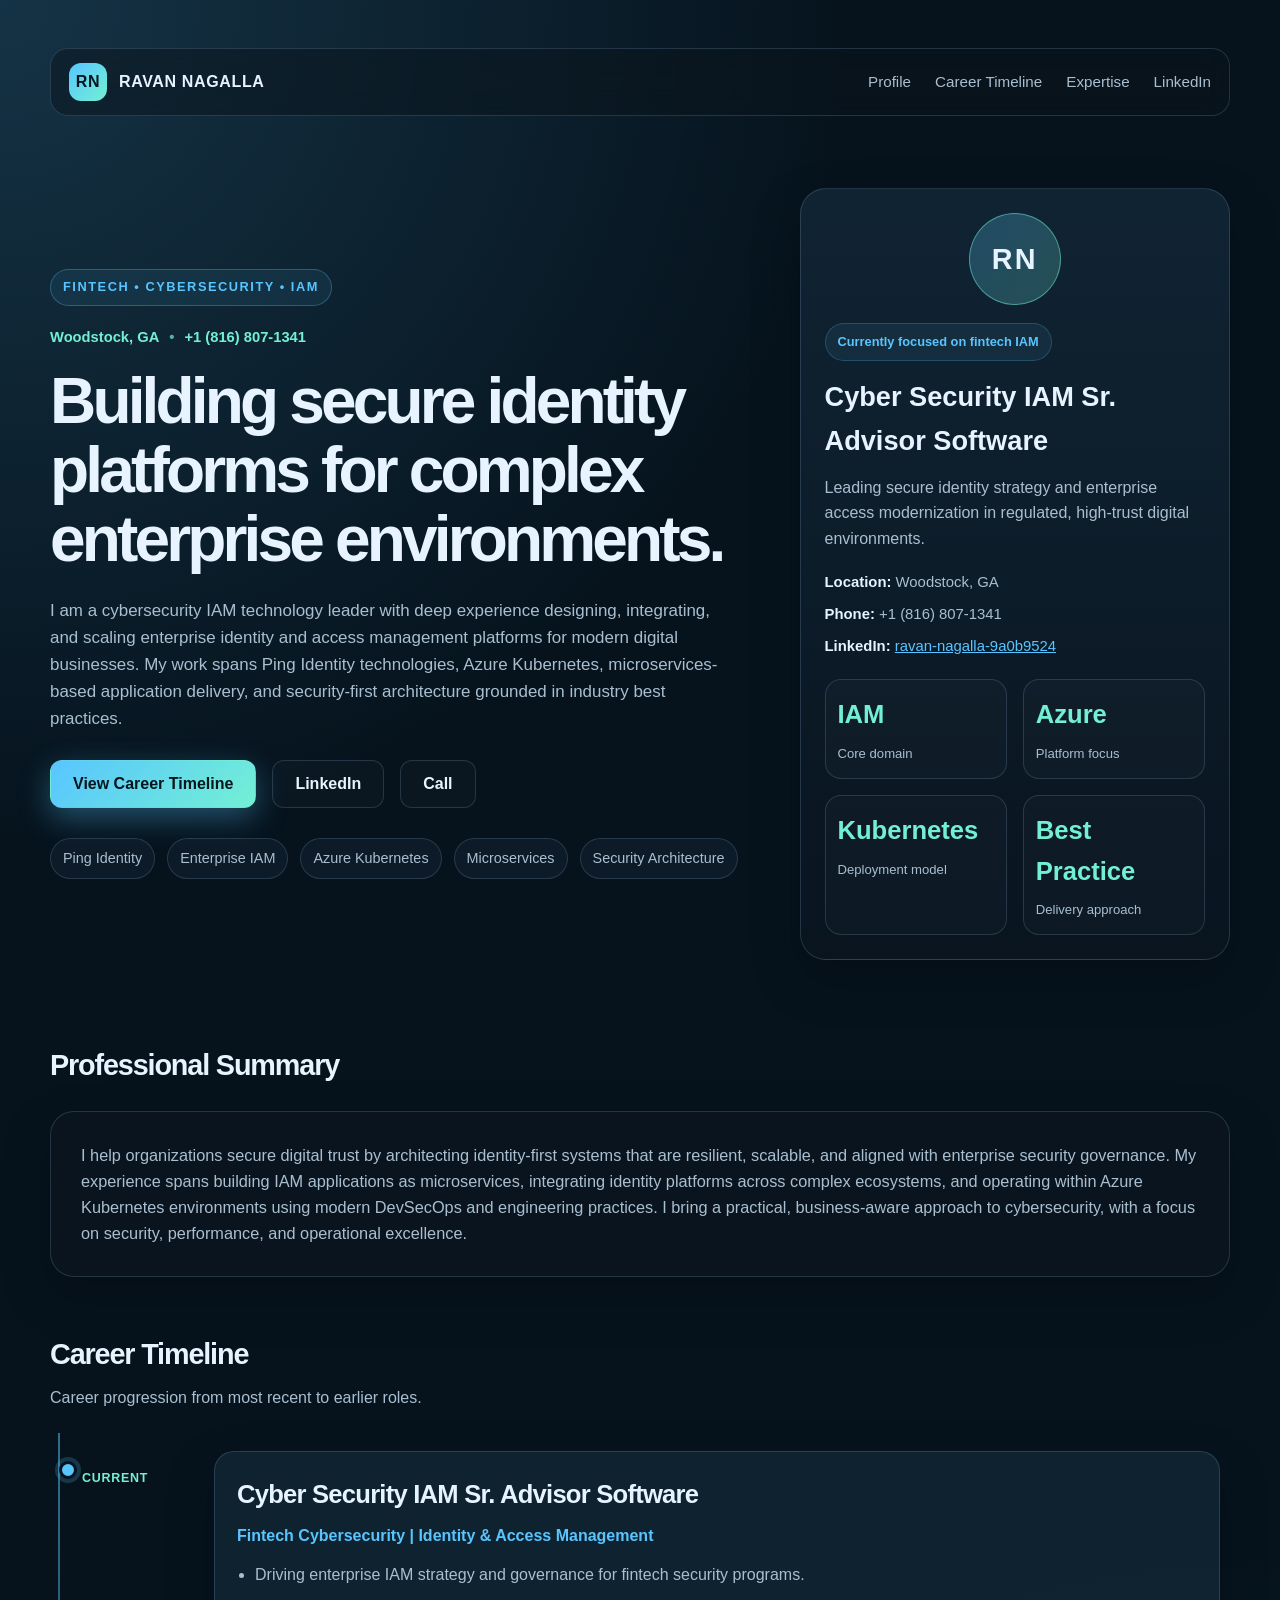
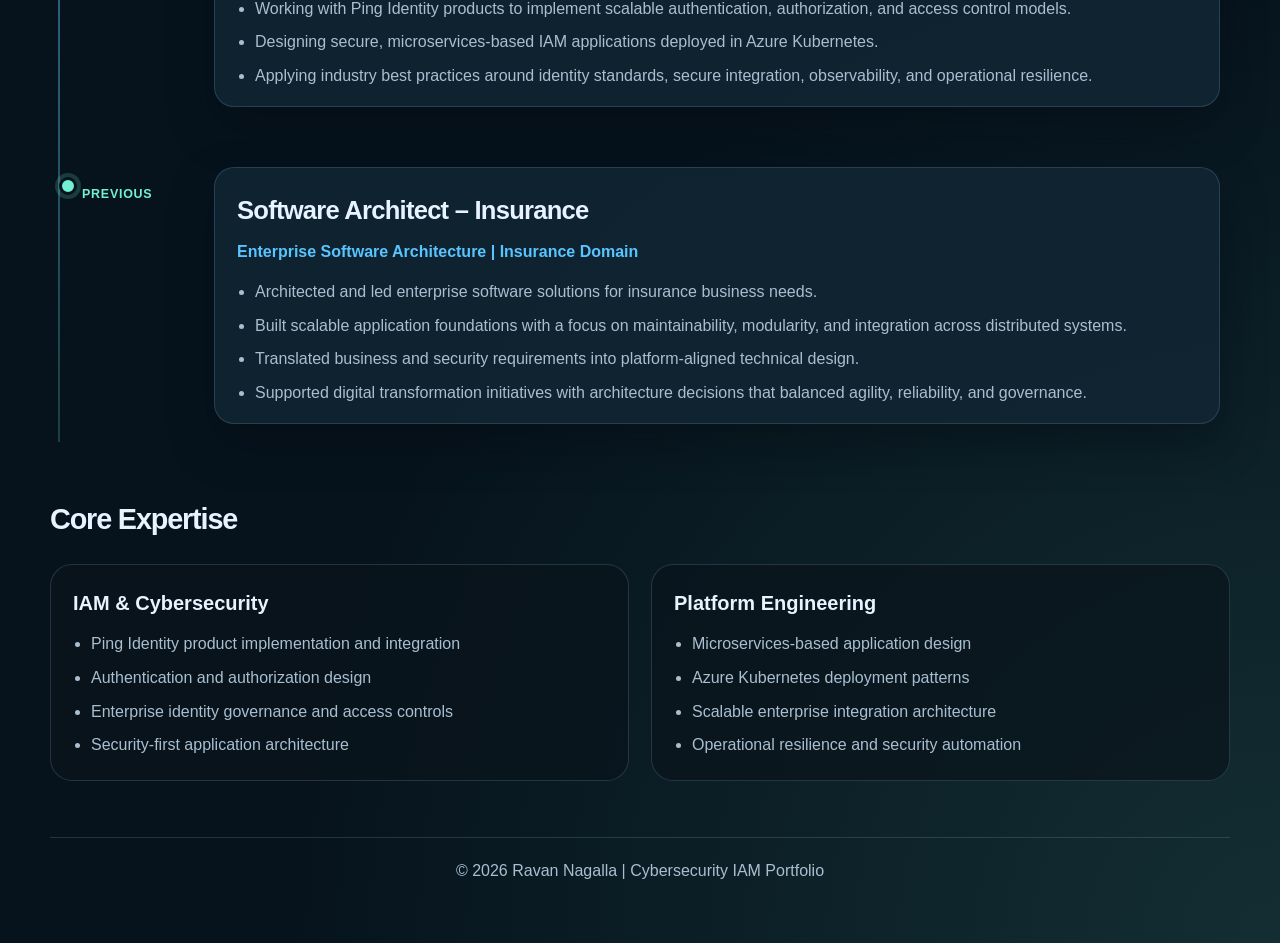
==== index.html @ c1a7a6f7 "home page" ====
<!DOCTYPE html>
<html lang="en">
  <head>
    <meta charset="UTF-8" />
    <meta name="viewport" content="width=device-width, initial-scale=1.0" />
    <meta
      name="description"
      content="Professional portfolio of a cybersecurity IAM leader specializing in Ping Identity, enterprise IAM solutions, Azure Kubernetes, and fintech security architecture."
    />
    <title>Ravan Nagalla | Cybersecurity IAM Portfolio</title>
    <link rel="stylesheet" href="styles.css" />
  </head>
  <body>
    <div class="page-shell">
      <header class="hero">
        <nav class="topbar" aria-label="Main navigation">
          <div class="brand">
            <span class="brand-mark">RN</span>
            <span>RAVAN NAGALLA</span>
          </div>
          <div class="nav-links">
            <a href="#profile">Profile</a>
            <a href="#timeline">Career Timeline</a>
            <a href="#expertise">Expertise</a>
            <a href="https://www.linkedin.com/in/ravan-nagalla-9a0b9524/" target="_blank" rel="noreferrer">LinkedIn</a>
          </div>
        </nav>

        <div id="profile" class="hero-content">
          <div>
            <div class="eyebrow">Fintech • Cybersecurity • IAM</div>
            <div class="identity-meta">
              <span>Woodstock, GA</span>
              <span class="dot">•</span>
              <span>+1 (816) 807-1341</span>
            </div>
            <h1>Building secure identity platforms for complex enterprise environments.</h1>
            <p class="lead">
              I am a cybersecurity IAM technology leader with deep experience designing,
              integrating, and scaling enterprise identity and access management platforms for
              modern digital businesses. My work spans Ping Identity technologies, Azure Kubernetes,
              microservices-based application delivery, and security-first architecture grounded in
              industry best practices.
            </p>
            <div class="cta-row">
              <a class="button primary" href="#timeline">View Career Timeline</a>
              <a class="button secondary" href="https://www.linkedin.com/in/ravan-nagalla-9a0b9524/" target="_blank" rel="noreferrer">LinkedIn</a>
              <a class="button secondary" href="tel:+18168071341">Call</a>
            </div>
            <ul class="highlights" aria-label="Key strengths">
              <li>Ping Identity</li>
              <li>Enterprise IAM</li>
              <li>Azure Kubernetes</li>
              <li>Microservices</li>
              <li>Security Architecture</li>
            </ul>
          </div>

          <aside class="profile-card" aria-label="Professional summary card">
            <div class="profile-photo-wrap">
              <div class="profile-photo">RN</div>
            </div>
            <div class="profile-badge">Currently focused on fintech IAM</div>
            <h3>Cyber Security IAM Sr. Advisor Software</h3>
            <p>
              Leading secure identity strategy and enterprise access modernization in regulated,
              high-trust digital environments.
            </p>
            <div class="contact-list">
              <div><strong>Location:</strong> Woodstock, GA</div>
              <div><strong>Phone:</strong> +1 (816) 807-1341</div>
              <div><strong>LinkedIn:</strong> <a href="https://www.linkedin.com/in/ravan-nagalla-9a0b9524/" target="_blank" rel="noreferrer">ravan-nagalla-9a0b9524</a></div>
            </div>
            <div class="metrics">
              <div class="metric">
                <span class="value">IAM</span>
                <span class="label">Core domain</span>
              </div>
              <div class="metric">
                <span class="value">Azure</span>
                <span class="label">Platform focus</span>
              </div>
              <div class="metric">
                <span class="value">Kubernetes</span>
                <span class="label">Deployment model</span>
              </div>
              <div class="metric">
                <span class="value">Best Practice</span>
                <span class="label">Delivery approach</span>
              </div>
            </div>
          </aside>
        </div>
      </header>

      <main>
        <section aria-labelledby="summary-heading">
          <div class="section-header">
            <h2 id="summary-heading">Professional Summary</h2>
          </div>
          <div class="summary-card">
            <p>
              I help organizations secure digital trust by architecting identity-first systems that are
              resilient, scalable, and aligned with enterprise security governance. My experience spans
              building IAM applications as microservices, integrating identity platforms across complex
              ecosystems, and operating within Azure Kubernetes environments using modern DevSecOps and
              engineering practices. I bring a practical, business-aware approach to cybersecurity, with
              a focus on security, performance, and operational excellence.
            </p>
          </div>
        </section>

        <section id="timeline" aria-labelledby="timeline-heading">
          <div class="section-header">
            <h2 id="timeline-heading">Career Timeline</h2>
            <p>Career progression from most recent to earlier roles.</p>
          </div>

          <div class="timeline-list">
            <article class="timeline-item current">
              <div class="timeline-year">Current</div>
              <div class="timeline-card">
                <h3>Cyber Security IAM Sr. Advisor Software</h3>
                <p class="timeline-role">Fintech Cybersecurity | Identity & Access Management</p>
                <ul>
                  <li>Driving enterprise IAM strategy and governance for fintech security programs.</li>
                  <li>Working with Ping Identity products to implement scalable authentication, authorization,
                    and access control models.</li>
                  <li>Designing secure, microservices-based IAM applications deployed in Azure Kubernetes.</li>
                  <li>Applying industry best practices around identity standards, secure integration,
                    observability, and operational resilience.</li>
                </ul>
              </div>
            </article>

            <article class="timeline-item">
              <div class="timeline-year">Previous</div>
              <div class="timeline-card">
                <h3>Software Architect – Insurance</h3>
                <p class="timeline-role">Enterprise Software Architecture | Insurance Domain</p>
                <ul>
                  <li>Architected and led enterprise software solutions for insurance business needs.</li>
                  <li>Built scalable application foundations with a focus on maintainability, modularity,
                    and integration across distributed systems.</li>
                  <li>Translated business and security requirements into platform-aligned technical design.</li>
                  <li>Supported digital transformation initiatives with architecture decisions that balanced
                    agility, reliability, and governance.</li>
                </ul>
              </div>
            </article>
          </div>
        </section>

        <section id="expertise" aria-labelledby="expertise-heading">
          <div class="section-header">
            <h2 id="expertise-heading">Core Expertise</h2>
          </div>
          <div class="capabilities">
            <div class="capability-card">
              <h3>IAM & Cybersecurity</h3>
              <ul>
                <li>Ping Identity product implementation and integration</li>
                <li>Authentication and authorization design</li>
                <li>Enterprise identity governance and access controls</li>
                <li>Security-first application architecture</li>
              </ul>
            </div>
            <div class="capability-card">
              <h3>Platform Engineering</h3>
              <ul>
                <li>Microservices-based application design</li>
                <li>Azure Kubernetes deployment patterns</li>
                <li>Scalable enterprise integration architecture</li>
                <li>Operational resilience and security automation</li>
              </ul>
            </div>
          </div>
        </section>
      </main>

      <footer>© 2026 Ravan Nagalla | Cybersecurity IAM Portfolio</footer>
    </div>
  </body>
</html>
---- styles.css ----
:root {
  --bg: #06131d;
  --bg-soft: #0f1f2c;
  --panel: rgba(15, 31, 44, 0.82);
  --panel-strong: #112534;
  --card: rgba(17, 37, 52, 0.9);
  --border: rgba(143, 181, 213, 0.2);
  --text: #e7f4ff;
  --muted: #a9bfd0;
  --primary: #58c5ff;
  --primary-strong: #73f0d4;
  --accent: #8ea8ff;
  --success: #79ef9c;
  --shadow: 0 20px 45px rgba(4, 11, 18, 0.45);
}

* {
  box-sizing: border-box;
}

html {
  scroll-behavior: smooth;
}

body {
  margin: 0;
  font-family: "Segoe UI", Tahoma, Geneva, Verdana, sans-serif;
  background:
    radial-gradient(circle at top left, rgba(88, 197, 255, 0.18), transparent 30%),
    radial-gradient(circle at bottom right, rgba(115, 240, 212, 0.12), transparent 35%),
    var(--bg);
  color: var(--text);
  line-height: 1.6;
}

img {
  max-width: 100%;
  display: block;
}

.page-shell {
  width: min(1180px, calc(100% - 32px));
  margin: 0 auto;
  padding: 24px 0 60px;
}

.hero {
  padding: 24px 0 12px;
}

.topbar {
  display: flex;
  align-items: center;
  justify-content: space-between;
  gap: 20px;
  padding: 14px 18px;
  border: 1px solid var(--border);
  background: rgba(10, 20, 28, 0.5);
  backdrop-filter: blur(14px);
  border-radius: 18px;
}

.brand {
  display: inline-flex;
  align-items: center;
  gap: 12px;
  font-weight: 700;
  letter-spacing: 0.04em;
}

.brand-mark {
  display: inline-grid;
  place-items: center;
  width: 38px;
  height: 38px;
  border-radius: 12px;
  background: linear-gradient(135deg, var(--primary), var(--primary-strong));
  color: #04161d;
  font-weight: 800;
}

.nav-links {
  display: flex;
  gap: 24px;
  flex-wrap: wrap;
  font-size: 0.95rem;
}

.nav-links a {
  color: var(--muted);
  text-decoration: none;
  transition: color 0.2s ease;
}

.nav-links a:hover {
  color: var(--text);
}

.hero-content {
  display: grid;
  grid-template-columns: 1.5fr 0.9fr;
  gap: 32px;
  align-items: center;
  padding: 72px 0 16px;
}

.eyebrow {
  display: inline-block;
  margin-bottom: 20px;
  padding: 7px 12px;
  border-radius: 999px;
  border: 1px solid rgba(88, 197, 255, 0.3);
  background: rgba(88, 197, 255, 0.08);
  color: var(--primary);
  font-size: 0.8rem;
  font-weight: 600;
  letter-spacing: 0.12em;
  text-transform: uppercase;
}

h1 {
  margin: 0;
  font-size: clamp(2.4rem, 5vw, 4.3rem);
  line-height: 1.08;
  letter-spacing: -0.06em;
}

.identity-meta {
  display: flex;
  flex-wrap: wrap;
  align-items: center;
  gap: 10px;
  margin-bottom: 18px;
  font-size: 0.92rem;
  font-weight: 600;
  color: var(--primary-strong);
}

.identity-meta .dot {
  opacity: 0.7;
}

.lead {
  max-width: 680px;
  margin: 22px 0 0;
  font-size: 1.06rem;
  color: var(--muted);
}

.cta-row {
  display: flex;
  flex-wrap: wrap;
  gap: 16px;
  margin-top: 28px;
}

.button {
  display: inline-flex;
  align-items: center;
  justify-content: center;
  min-height: 48px;
  padding: 0 22px;
  border-radius: 12px;
  border: 1px solid transparent;
  text-decoration: none;
  font-weight: 700;
  transition: transform 0.2s ease, box-shadow 0.2s ease;
}

.button:hover {
  transform: translateY(-1px);
}

.button.primary {
  background: linear-gradient(135deg, var(--primary), var(--primary-strong));
  color: #04161d;
  box-shadow: 0 10px 30px rgba(88, 197, 255, 0.35);
}

.button.secondary {
  color: var(--text);
  border-color: var(--border);
  background: rgba(255, 255, 255, 0.02);
}

.highlights {
  display: flex;
  flex-wrap: wrap;
  gap: 12px;
  margin: 30px 0 0;
  padding: 0;
  list-style: none;
}

.highlights li {
  padding: 8px 12px;
  border-radius: 999px;
  border: 1px solid var(--border);
  background: rgba(15, 31, 44, 0.8);
  color: var(--muted);
  font-size: 0.9rem;
}

.profile-card {
  background: linear-gradient(180deg, rgba(17, 37, 52, 0.96), rgba(9, 21, 31, 0.96));
  border: 1px solid var(--border);
  border-radius: 26px;
  padding: 24px;
  box-shadow: var(--shadow);
}

.profile-photo-wrap {
  display: flex;
  justify-content: center;
  margin-bottom: 18px;
}

.profile-photo {
  display: grid;
  place-items: center;
  width: 92px;
  height: 92px;
  border-radius: 50%;
  background: linear-gradient(135deg, rgba(88, 197, 255, 0.25), rgba(115, 240, 212, 0.22));
  border: 1px solid rgba(115, 240, 212, 0.5);
  color: var(--text);
  font-size: 1.8rem;
  font-weight: 800;
  letter-spacing: 0.08em;
}

.profile-badge {
  display: inline-flex;
  align-items: center;
  gap: 10px;
  margin-bottom: 14px;
  padding: 8px 12px;
  border-radius: 999px;
  background: rgba(88, 197, 255, 0.08);
  border: 1px solid rgba(88, 197, 255, 0.22);
  color: var(--primary);
  font-size: 0.8rem;
  font-weight: 700;
}

.profile-card h3 {
  margin: 0 0 12px;
  font-size: 1.7rem;
}

.profile-card p {
  margin: 0 0 20px;
  color: var(--muted);
}

.contact-list {
  display: grid;
  gap: 8px;
  margin-bottom: 20px;
  color: var(--muted);
  font-size: 0.93rem;
}

.contact-list a {
  color: var(--primary);
}

.contact-list strong {
  color: var(--text);
}

.metrics {
  display: grid;
  grid-template-columns: repeat(2, minmax(0, 1fr));
  gap: 16px;
  margin-top: 10px;
}

.metric {
  padding: 14px 12px;
  border-radius: 16px;
  border: 1px solid var(--border);
  background: rgba(255, 255, 255, 0.02);
}

.metric .value {
  display: block;
  font-size: 1.6rem;
  font-weight: 800;
  color: var(--primary-strong);
}

.metric .label {
  display: block;
  margin-top: 8px;
  color: var(--muted);
  font-size: 0.82rem;
}

section {
  margin-top: 54px;
}

.section-header {
  margin-bottom: 22px;
}

.section-header h2 {
  margin: 0 0 8px;
  font-size: clamp(1.8rem, 2vw, 2.5rem);
  letter-spacing: -0.04em;
}

.section-header p {
  margin: 0;
  color: var(--muted);
}

.summary-card {
  padding: 30px;
  border: 1px solid var(--border);
  border-radius: 24px;
  background: rgba(12, 22, 31, 0.75);
  box-shadow: var(--shadow);
}

.summary-card p {
  margin: 0;
  color: var(--muted);
  font-size: 1.02rem;
}

.timeline {
  position: relative;
}

.timeline-list {
  position: relative;
  margin-top: 14px;
  padding-left: 24px;
}

.timeline-list::before {
  content: "";
  position: absolute;
  left: 8px;
  top: 0;
  bottom: 0;
  width: 2px;
  background: linear-gradient(180deg, rgba(88, 197, 255, 0.5), rgba(115, 240, 212, 0.2));
}

.timeline-item {
  position: relative;
  display: grid;
  grid-template-columns: 110px 1fr;
  gap: 22px;
  align-items: start;
  margin-bottom: 24px;
  padding: 18px 10px 18px 8px;
}

.timeline-item::before {
  content: "";
  position: absolute;
  left: -15px;
  top: 28px;
  width: 12px;
  height: 12px;
  border-radius: 50%;
  background: var(--primary-strong);
  border: 3px solid var(--bg);
  box-shadow: 0 0 0 4px rgba(115, 240, 212, 0.18);
}

.timeline-item.current::before {
  background: var(--primary);
  box-shadow: 0 0 0 4px rgba(88, 197, 255, 0.2);
}

.timeline-year {
  color: var(--primary-strong);
  font-weight: 700;
  letter-spacing: 0.06em;
  text-transform: uppercase;
  font-size: 0.78rem;
  padding-top: 18px;
}

.timeline-card {
  background: rgba(17, 37, 52, 0.9);
  border: 1px solid var(--border);
  border-radius: 20px;
  padding: 22px 22px 18px;
  box-shadow: var(--shadow);
}

.timeline-card h3 {
  margin: 0 0 8px;
  font-size: 1.6rem;
  letter-spacing: -0.03em;
}

.timeline-role {
  color: var(--primary);
  font-weight: 700;
  margin: 0 0 14px;
}

.timeline-card ul {
  margin: 0;
  padding-left: 18px;
  color: var(--muted);
}

.timeline-card li + li {
  margin-top: 8px;
}

.capabilities {
  display: grid;
  grid-template-columns: repeat(2, minmax(0, 1fr));
  gap: 22px;
}

.capability-card {
  border: 1px solid var(--border);
  border-radius: 22px;
  background: rgba(10, 20, 28, 0.75);
  padding: 22px;
}

.capability-card h3 {
  margin: 0 0 12px;
  font-size: 1.25rem;
}

.capability-card ul {
  margin: 0;
  padding-left: 18px;
  color: var(--muted);
}

.capability-card li + li {
  margin-top: 8px;
}

footer {
  margin-top: 56px;
  padding-top: 20px;
  border-top: 1px solid var(--border);
  color: var(--muted);
  text-align: center;
}

@media (max-width: 860px) {
  .hero-content,
  .capabilities {
    grid-template-columns: 1fr;
  }

  .topbar {
    flex-direction: column;
    align-items: flex-start;
  }

  .nav-links {
    gap: 12px 16px;
  }

  .timeline-item {
    grid-template-columns: 1fr;
    padding-left: 0;
  }

  .timeline-list {
    padding-left: 20px;
  }

  .timeline-year {
    padding-top: 0;
  }
}
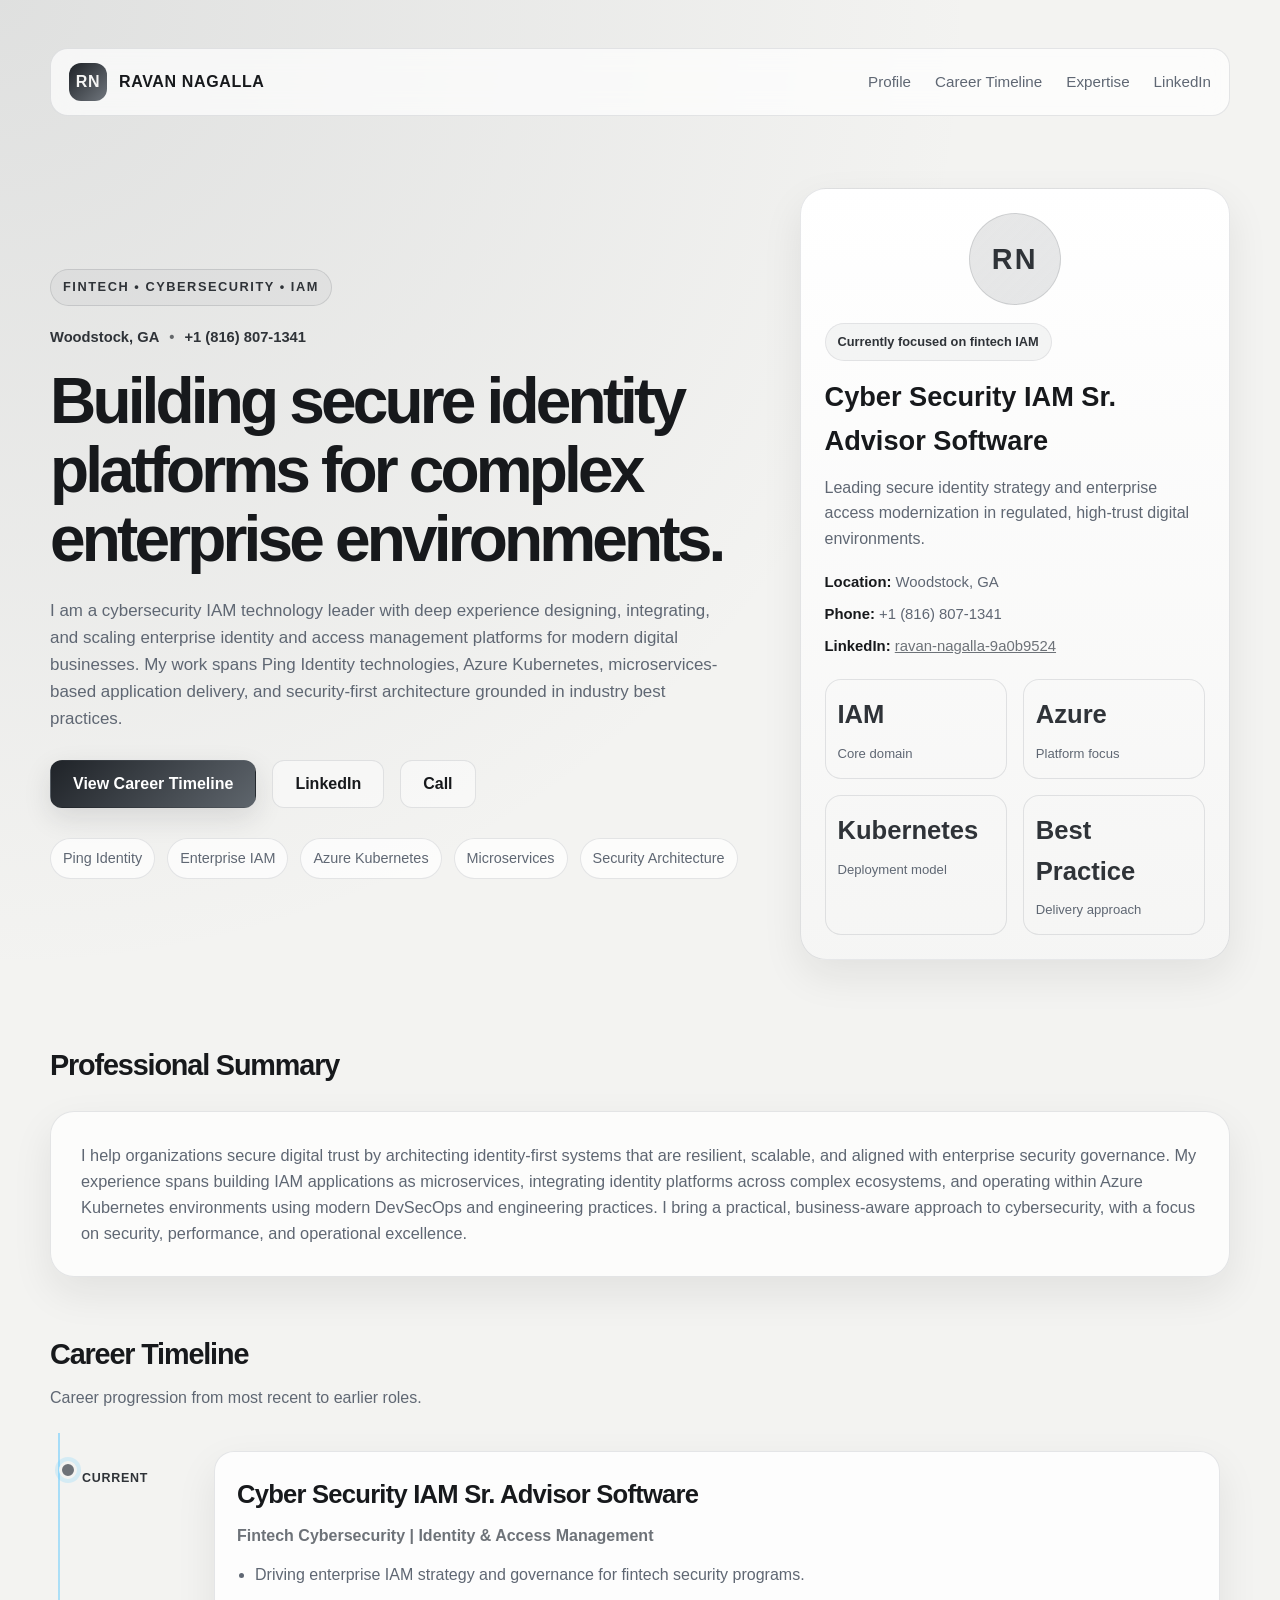
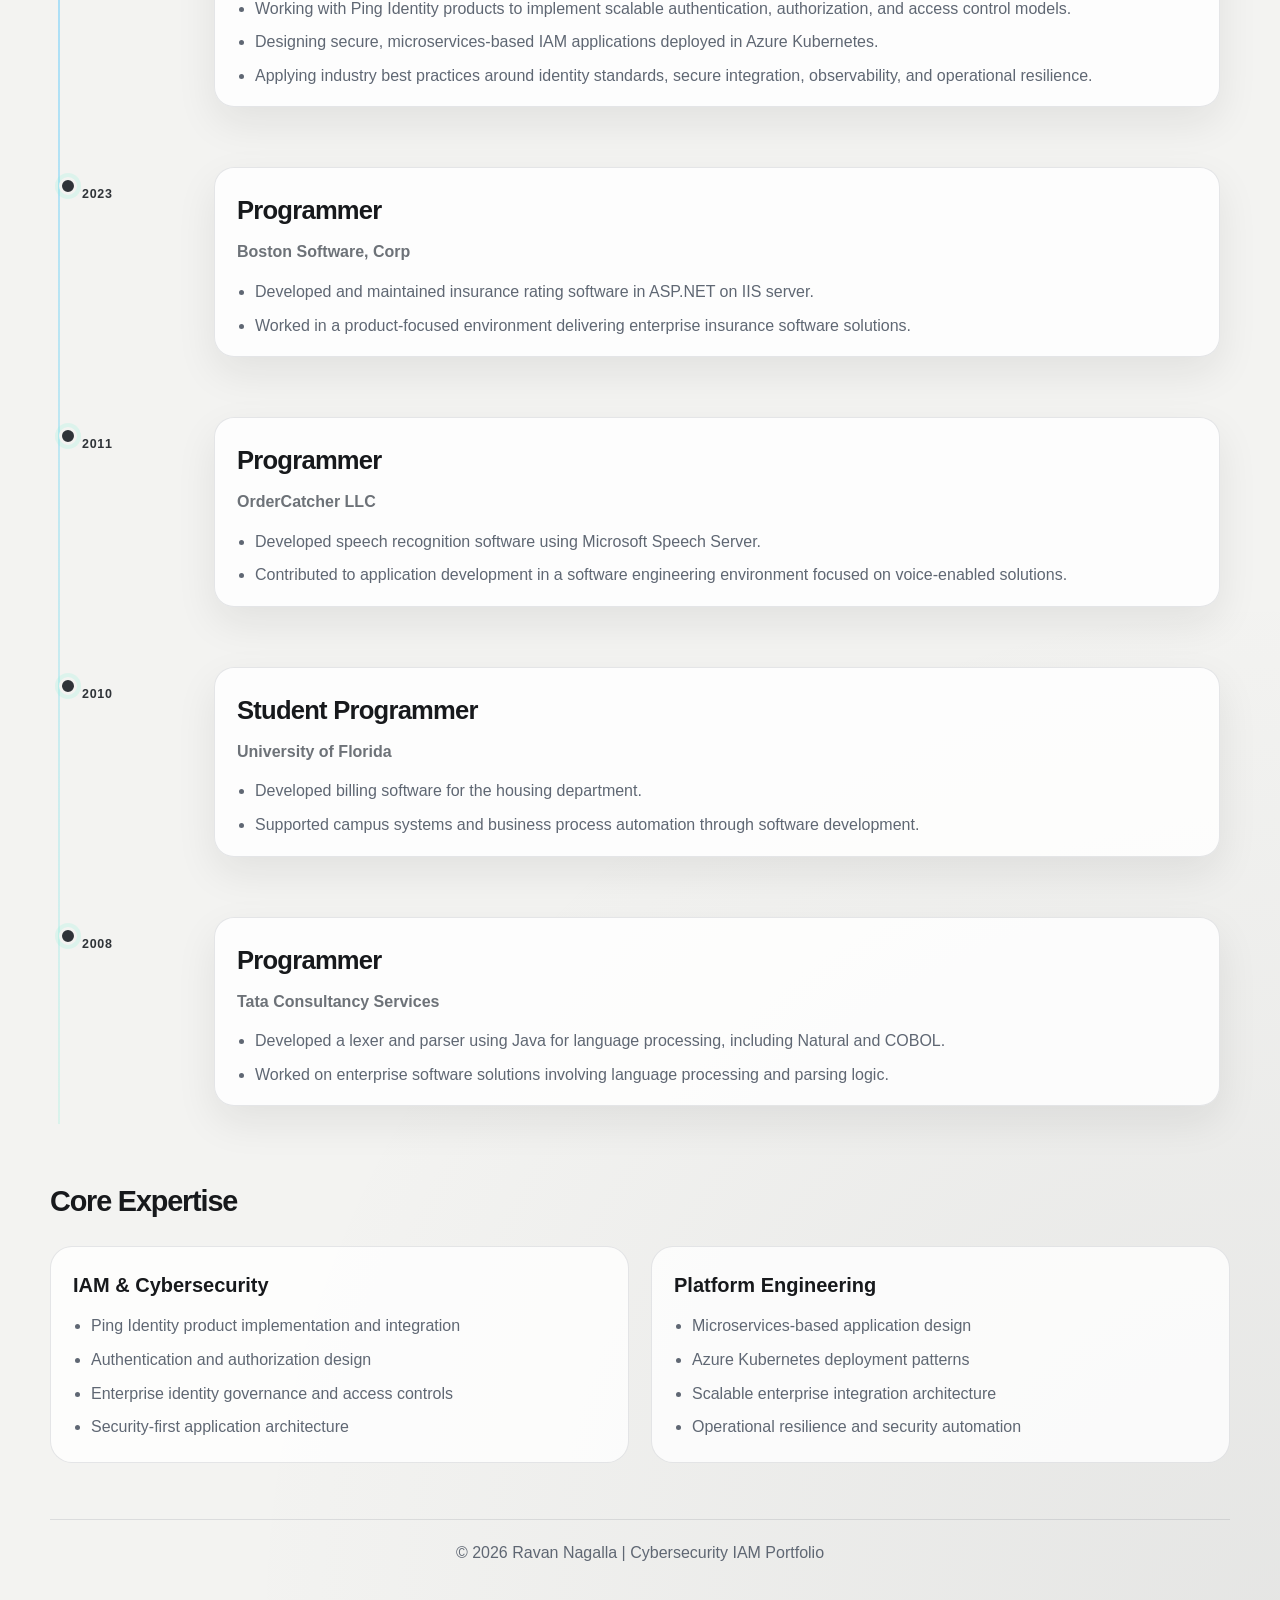
==== commit 2c6541eb: "add more career timelines" ====
--- a/index.html
+++ b/index.html
@@ -134,17 +134,49 @@
             </article>
 
             <article class="timeline-item">
-              <div class="timeline-year">Previous</div>
-              <div class="timeline-card">
-                <h3>Software Architect – Insurance</h3>
-                <p class="timeline-role">Enterprise Software Architecture | Insurance Domain</p>
-                <ul>
-                  <li>Architected and led enterprise software solutions for insurance business needs.</li>
-                  <li>Built scalable application foundations with a focus on maintainability, modularity,
-                    and integration across distributed systems.</li>
-                  <li>Translated business and security requirements into platform-aligned technical design.</li>
-                  <li>Supported digital transformation initiatives with architecture decisions that balanced
-                    agility, reliability, and governance.</li>
+              <div class="timeline-year">2023</div>
+              <div class="timeline-card">
+                <h3>Programmer</h3>
+                <p class="timeline-role">Boston Software, Corp</p>
+                <ul>
+                  <li>Developed and maintained insurance rating software in ASP.NET on IIS server.</li>
+                  <li>Worked in a product-focused environment delivering enterprise insurance software solutions.</li>
+                </ul>
+              </div>
+            </article>
+
+            <article class="timeline-item">
+              <div class="timeline-year">2011</div>
+              <div class="timeline-card">
+                <h3>Programmer</h3>
+                <p class="timeline-role">OrderCatcher LLC</p>
+                <ul>
+                  <li>Developed speech recognition software using Microsoft Speech Server.</li>
+                  <li>Contributed to application development in a software engineering environment focused on voice-enabled solutions.</li>
+                </ul>
+              </div>
+            </article>
+
+            <article class="timeline-item">
+              <div class="timeline-year">2010</div>
+              <div class="timeline-card">
+                <h3>Student Programmer</h3>
+                <p class="timeline-role">University of Florida</p>
+                <ul>
+                  <li>Developed billing software for the housing department.</li>
+                  <li>Supported campus systems and business process automation through software development.</li>
+                </ul>
+              </div>
+            </article>
+
+            <article class="timeline-item">
+              <div class="timeline-year">2008</div>
+              <div class="timeline-card">
+                <h3>Programmer</h3>
+                <p class="timeline-role">Tata Consultancy Services</p>
+                <ul>
+                  <li>Developed a lexer and parser using Java for language processing, including Natural and COBOL.</li>
+                  <li>Worked on enterprise software solutions involving language processing and parsing logic.</li>
                 </ul>
               </div>
             </article>
--- a/styles.css
+++ b/styles.css
@@ -1,17 +1,17 @@
 :root {
-  --bg: #06131d;
-  --bg-soft: #0f1f2c;
-  --panel: rgba(15, 31, 44, 0.82);
-  --panel-strong: #112534;
-  --card: rgba(17, 37, 52, 0.9);
-  --border: rgba(143, 181, 213, 0.2);
-  --text: #e7f4ff;
-  --muted: #a9bfd0;
-  --primary: #58c5ff;
-  --primary-strong: #73f0d4;
-  --accent: #8ea8ff;
-  --success: #79ef9c;
-  --shadow: 0 20px 45px rgba(4, 11, 18, 0.45);
+  --bg: #f3f3f1;
+  --bg-soft: #eceae7;
+  --panel: rgba(255, 255, 255, 0.82);
+  --panel-strong: #f9f9f7;
+  --card: rgba(255, 255, 255, 0.96);
+  --border: rgba(17, 24, 39, 0.1);
+  --text: #17191c;
+  --muted: #5f6773;
+  --primary: #6d7278;
+  --primary-strong: #2f3338;
+  --accent: #a3a8af;
+  --success: #7d868d;
+  --shadow: 0 16px 40px rgba(20, 22, 26, 0.08);
 }
 
 * {
@@ -26,8 +26,8 @@
   margin: 0;
   font-family: "Segoe UI", Tahoma, Geneva, Verdana, sans-serif;
   background:
-    radial-gradient(circle at top left, rgba(88, 197, 255, 0.18), transparent 30%),
-    radial-gradient(circle at bottom right, rgba(115, 240, 212, 0.12), transparent 35%),
+    radial-gradient(circle at top left, rgba(133, 138, 143, 0.18), transparent 28%),
+    radial-gradient(circle at bottom right, rgba(66, 71, 76, 0.08), transparent 30%),
     var(--bg);
   color: var(--text);
   line-height: 1.6;
@@ -55,7 +55,7 @@
   gap: 20px;
   padding: 14px 18px;
   border: 1px solid var(--border);
-  background: rgba(10, 20, 28, 0.5);
+  background: rgba(255, 255, 255, 0.7);
   backdrop-filter: blur(14px);
   border-radius: 18px;
 }
@@ -74,8 +74,8 @@
   width: 38px;
   height: 38px;
   border-radius: 12px;
-  background: linear-gradient(135deg, var(--primary), var(--primary-strong));
-  color: #04161d;
+  background: linear-gradient(135deg, #1d2126, #70767d);
+  color: #f5f5f4;
   font-weight: 800;
 }
 
@@ -109,9 +109,9 @@
   margin-bottom: 20px;
   padding: 7px 12px;
   border-radius: 999px;
-  border: 1px solid rgba(88, 197, 255, 0.3);
-  background: rgba(88, 197, 255, 0.08);
-  color: var(--primary);
+  border: 1px solid rgba(17, 24, 39, 0.12);
+  background: rgba(17, 24, 39, 0.03);
+  color: var(--primary-strong);
   font-size: 0.8rem;
   font-weight: 600;
   letter-spacing: 0.12em;
@@ -172,15 +172,15 @@
 }
 
 .button.primary {
-  background: linear-gradient(135deg, var(--primary), var(--primary-strong));
-  color: #04161d;
-  box-shadow: 0 10px 30px rgba(88, 197, 255, 0.35);
+  background: linear-gradient(135deg, #1f2328, #5e656c);
+  color: #ffffff;
+  box-shadow: 0 10px 28px rgba(31, 35, 40, 0.12);
 }
 
 .button.secondary {
   color: var(--text);
   border-color: var(--border);
-  background: rgba(255, 255, 255, 0.02);
+  background: rgba(255, 255, 255, 0.45);
 }
 
 .highlights {
@@ -196,13 +196,13 @@
   padding: 8px 12px;
   border-radius: 999px;
   border: 1px solid var(--border);
-  background: rgba(15, 31, 44, 0.8);
+  background: rgba(255, 255, 255, 0.7);
   color: var(--muted);
   font-size: 0.9rem;
 }
 
 .profile-card {
-  background: linear-gradient(180deg, rgba(17, 37, 52, 0.96), rgba(9, 21, 31, 0.96));
+  background: linear-gradient(180deg, rgba(255, 255, 255, 0.96), rgba(245, 245, 244, 0.96));
   border: 1px solid var(--border);
   border-radius: 26px;
   padding: 24px;
@@ -221,9 +221,9 @@
   width: 92px;
   height: 92px;
   border-radius: 50%;
-  background: linear-gradient(135deg, rgba(88, 197, 255, 0.25), rgba(115, 240, 212, 0.22));
-  border: 1px solid rgba(115, 240, 212, 0.5);
-  color: var(--text);
+  background: linear-gradient(135deg, rgba(55, 58, 61, 0.12), rgba(122, 128, 134, 0.18));
+  border: 1px solid rgba(17, 24, 39, 0.12);
+  color: var(--primary-strong);
   font-size: 1.8rem;
   font-weight: 800;
   letter-spacing: 0.08em;
@@ -236,9 +236,9 @@
   margin-bottom: 14px;
   padding: 8px 12px;
   border-radius: 999px;
-  background: rgba(88, 197, 255, 0.08);
-  border: 1px solid rgba(88, 197, 255, 0.22);
-  color: var(--primary);
+  background: rgba(17, 24, 39, 0.04);
+  border: 1px solid rgba(17, 24, 39, 0.08);
+  color: var(--primary-strong);
   font-size: 0.8rem;
   font-weight: 700;
 }
@@ -320,7 +320,7 @@
   padding: 30px;
   border: 1px solid var(--border);
   border-radius: 24px;
-  background: rgba(12, 22, 31, 0.75);
+  background: rgba(255, 255, 255, 0.7);
   box-shadow: var(--shadow);
 }
 
@@ -388,7 +388,7 @@
 }
 
 .timeline-card {
-  background: rgba(17, 37, 52, 0.9);
+  background: rgba(255, 255, 255, 0.82);
   border: 1px solid var(--border);
   border-radius: 20px;
   padding: 22px 22px 18px;
@@ -426,7 +426,7 @@
 .capability-card {
   border: 1px solid var(--border);
   border-radius: 22px;
-  background: rgba(10, 20, 28, 0.75);
+  background: rgba(255, 255, 255, 0.78);
   padding: 22px;
 }
 
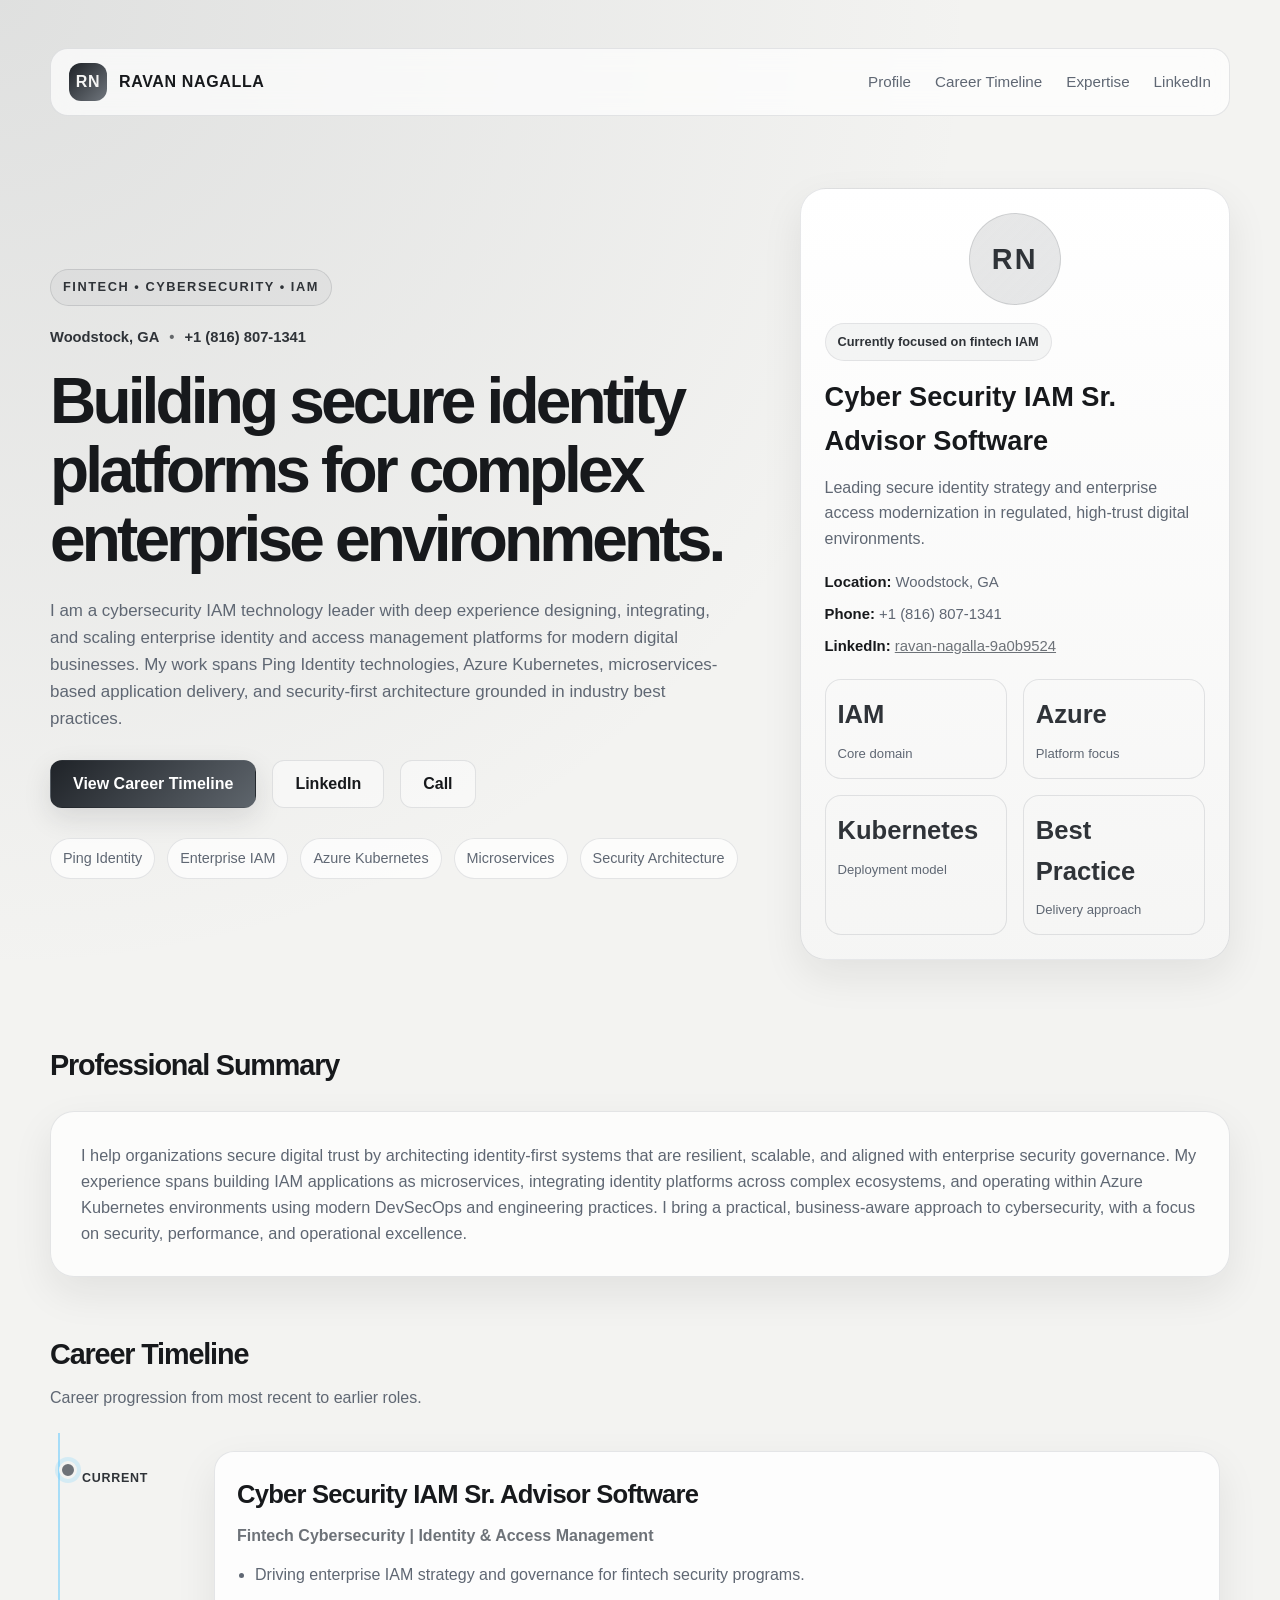
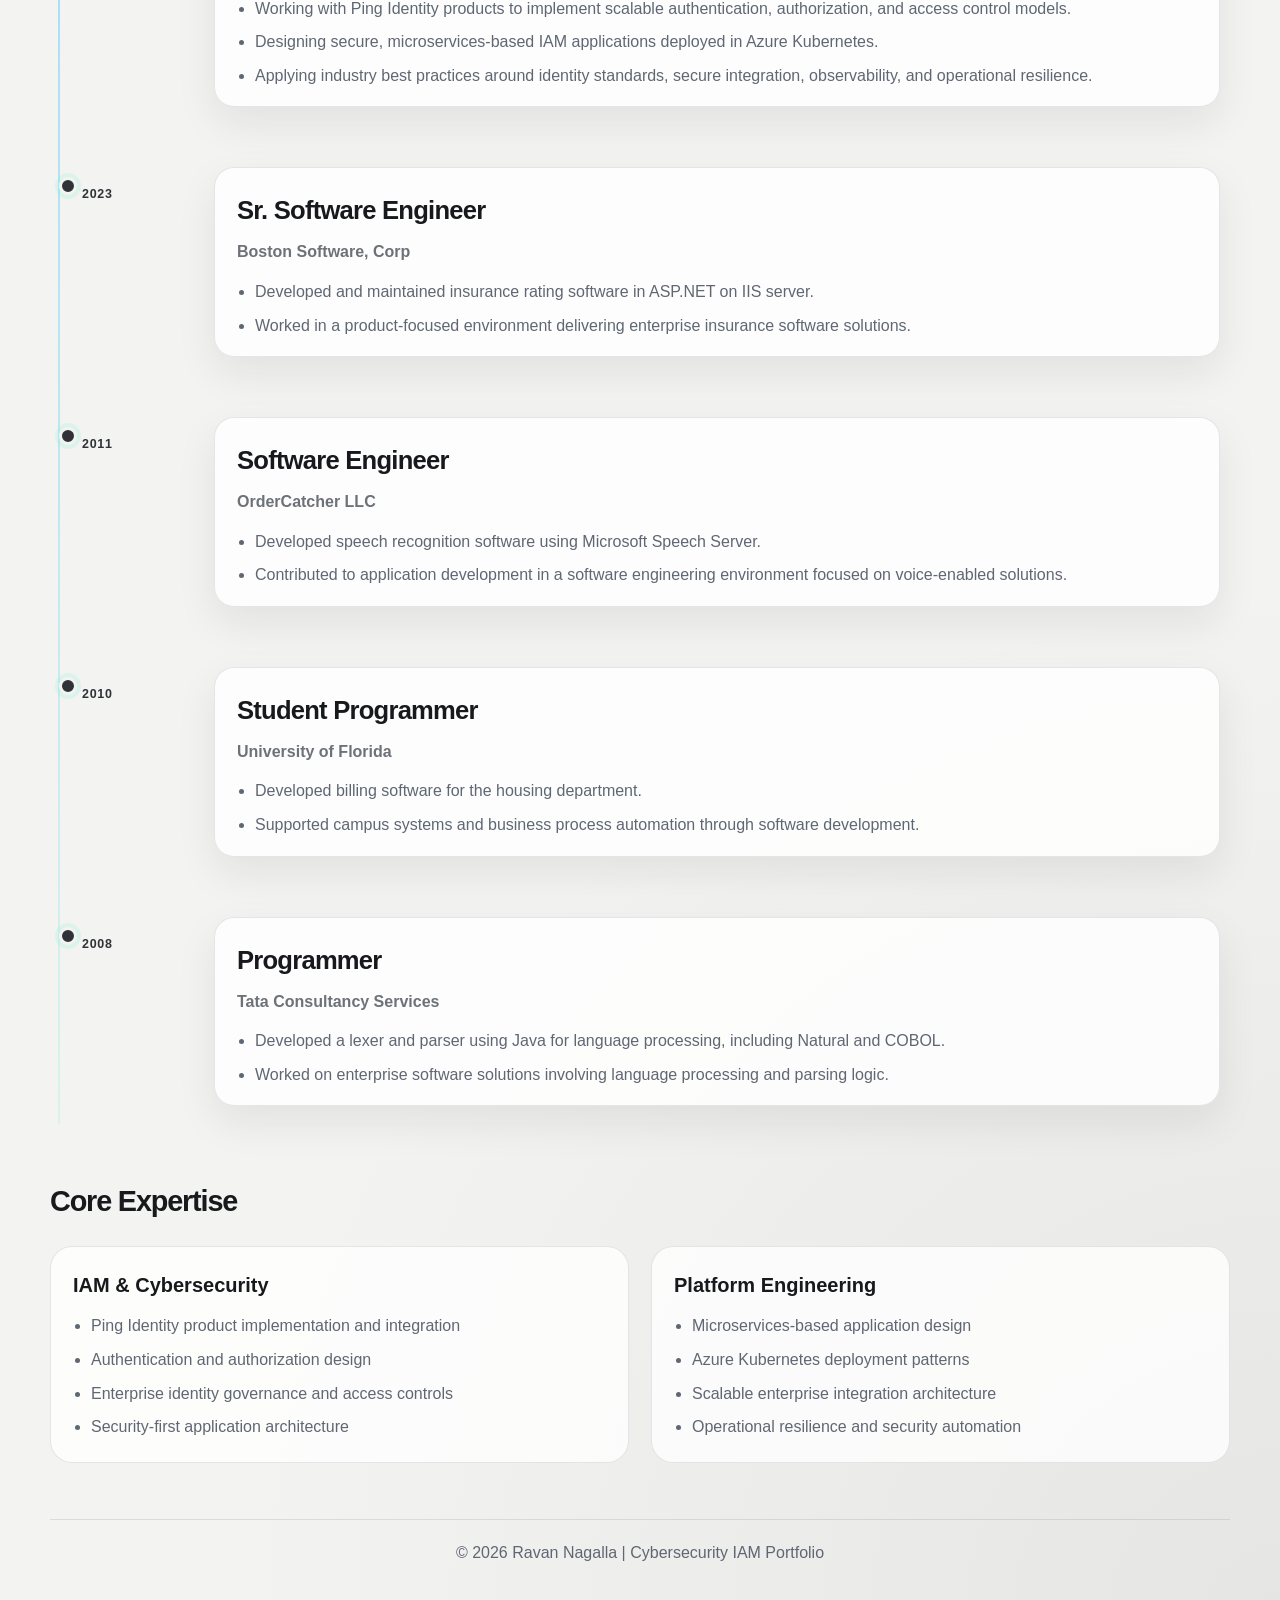
==== commit b8b8921e: "update timeline" ====
--- a/index.html
+++ b/index.html
@@ -136,7 +136,7 @@
             <article class="timeline-item">
               <div class="timeline-year">2023</div>
               <div class="timeline-card">
-                <h3>Programmer</h3>
+                <h3>Sr. Software Engineer</h3>
                 <p class="timeline-role">Boston Software, Corp</p>
                 <ul>
                   <li>Developed and maintained insurance rating software in ASP.NET on IIS server.</li>
@@ -148,7 +148,7 @@
             <article class="timeline-item">
               <div class="timeline-year">2011</div>
               <div class="timeline-card">
-                <h3>Programmer</h3>
+                <h3>Software Engineer</h3>
                 <p class="timeline-role">OrderCatcher LLC</p>
                 <ul>
                   <li>Developed speech recognition software using Microsoft Speech Server.</li>
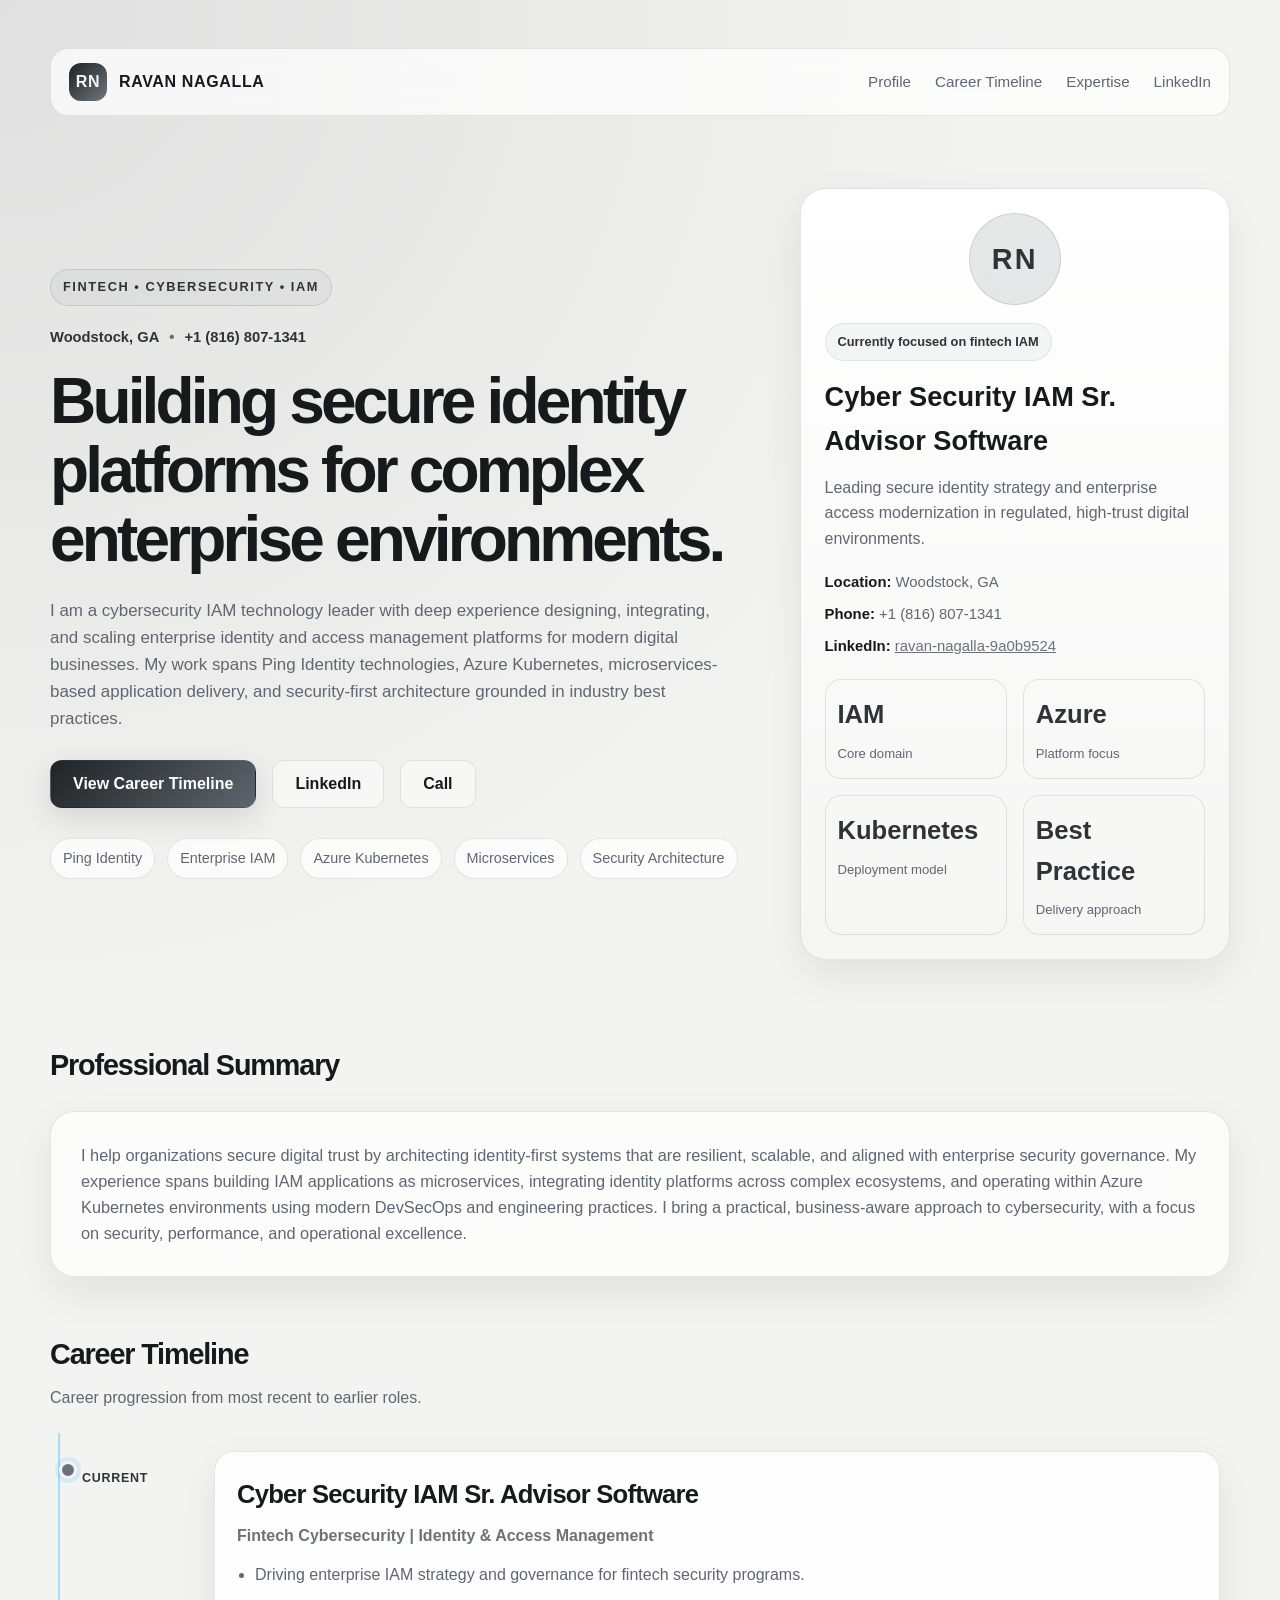
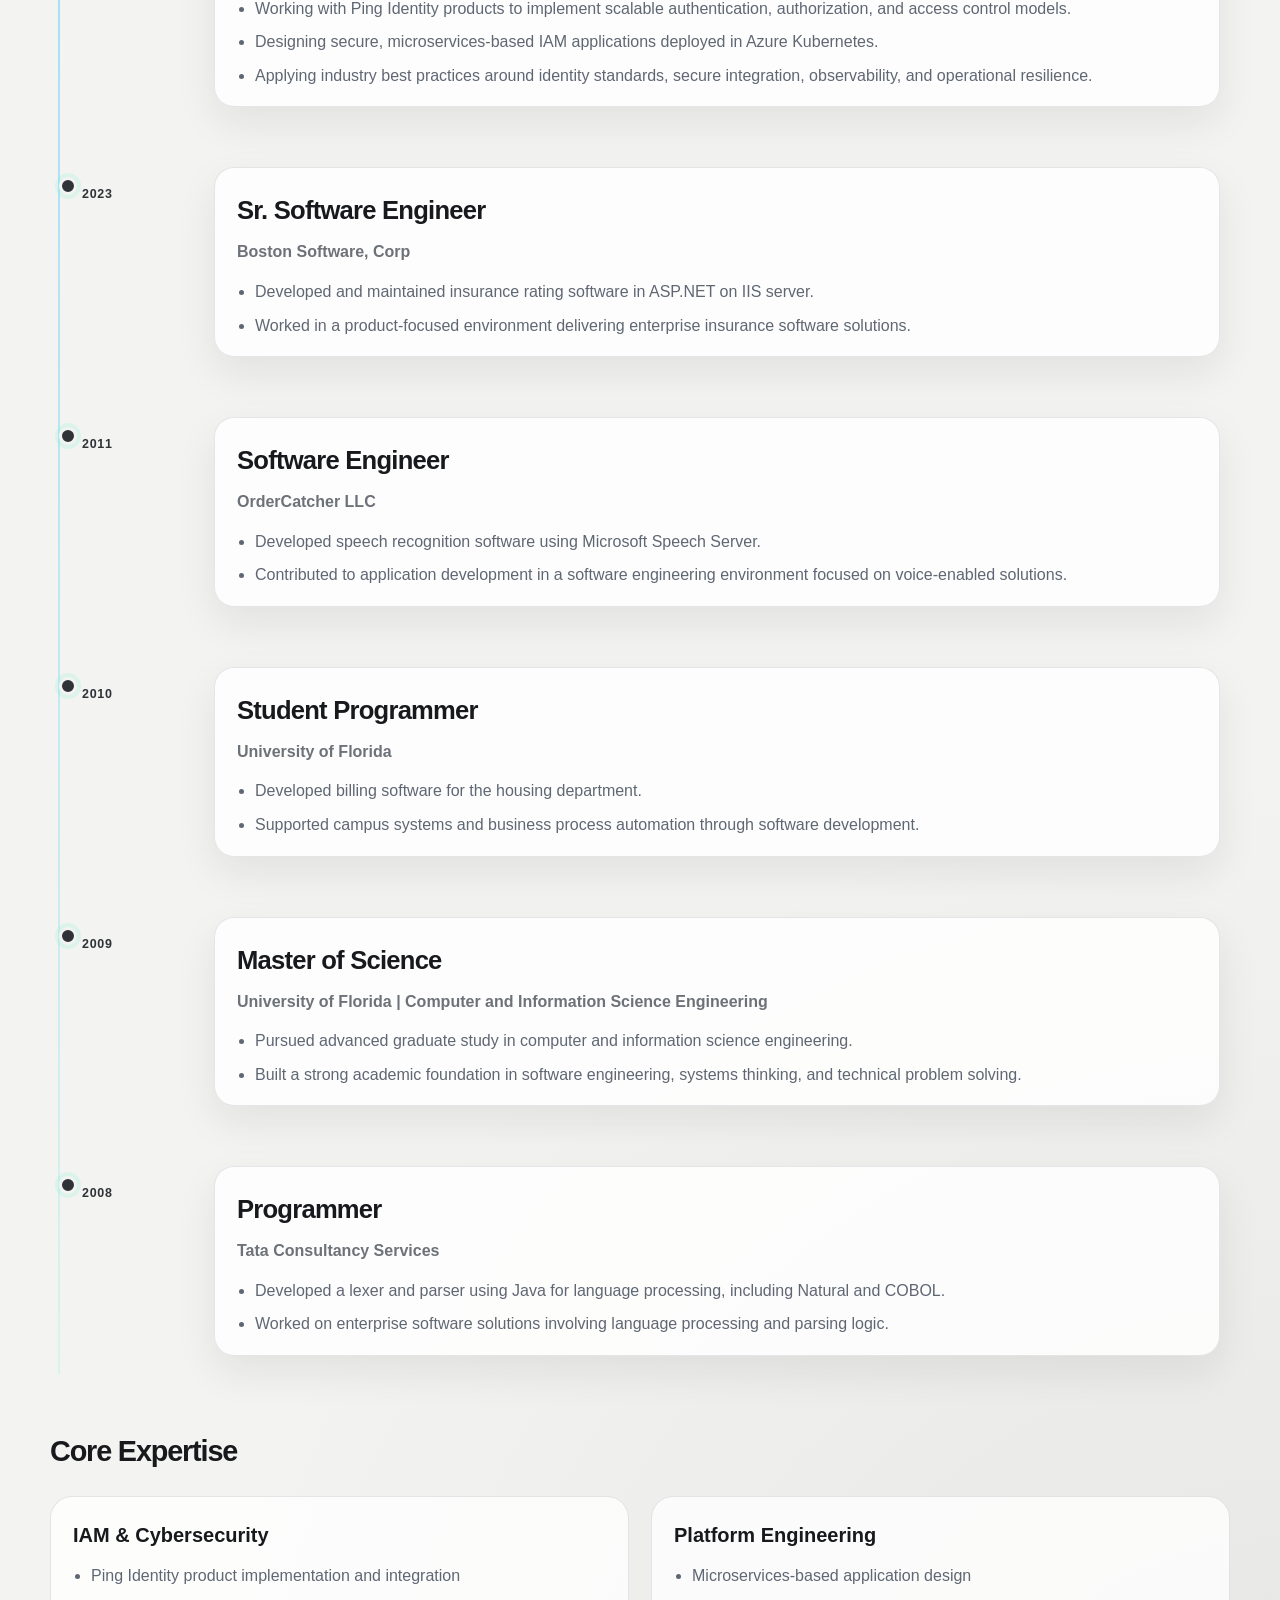
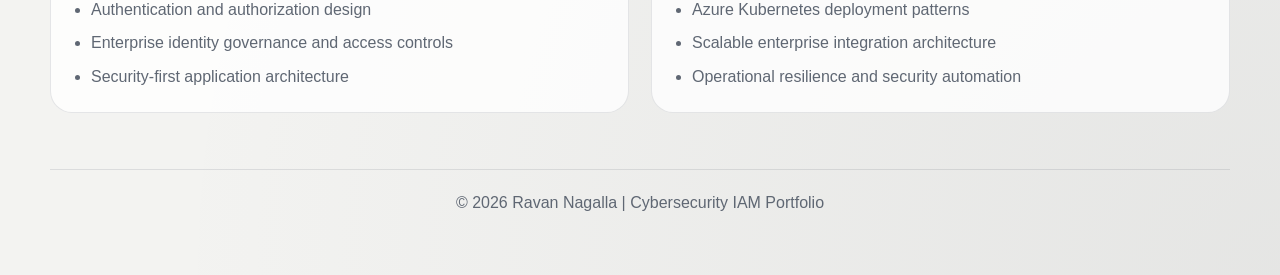
==== commit 22f5ab4d: "update education" ====
--- a/index.html
+++ b/index.html
@@ -170,6 +170,18 @@
             </article>
 
             <article class="timeline-item">
+              <div class="timeline-year">2009</div>
+              <div class="timeline-card">
+                <h3>Master of Science</h3>
+                <p class="timeline-role">University of Florida | Computer and Information Science Engineering</p>
+                <ul>
+                  <li>Pursued advanced graduate study in computer and information science engineering.</li>
+                  <li>Built a strong academic foundation in software engineering, systems thinking, and technical problem solving.</li>
+                </ul>
+              </div>
+            </article>
+
+            <article class="timeline-item">
               <div class="timeline-year">2008</div>
               <div class="timeline-card">
                 <h3>Programmer</h3>
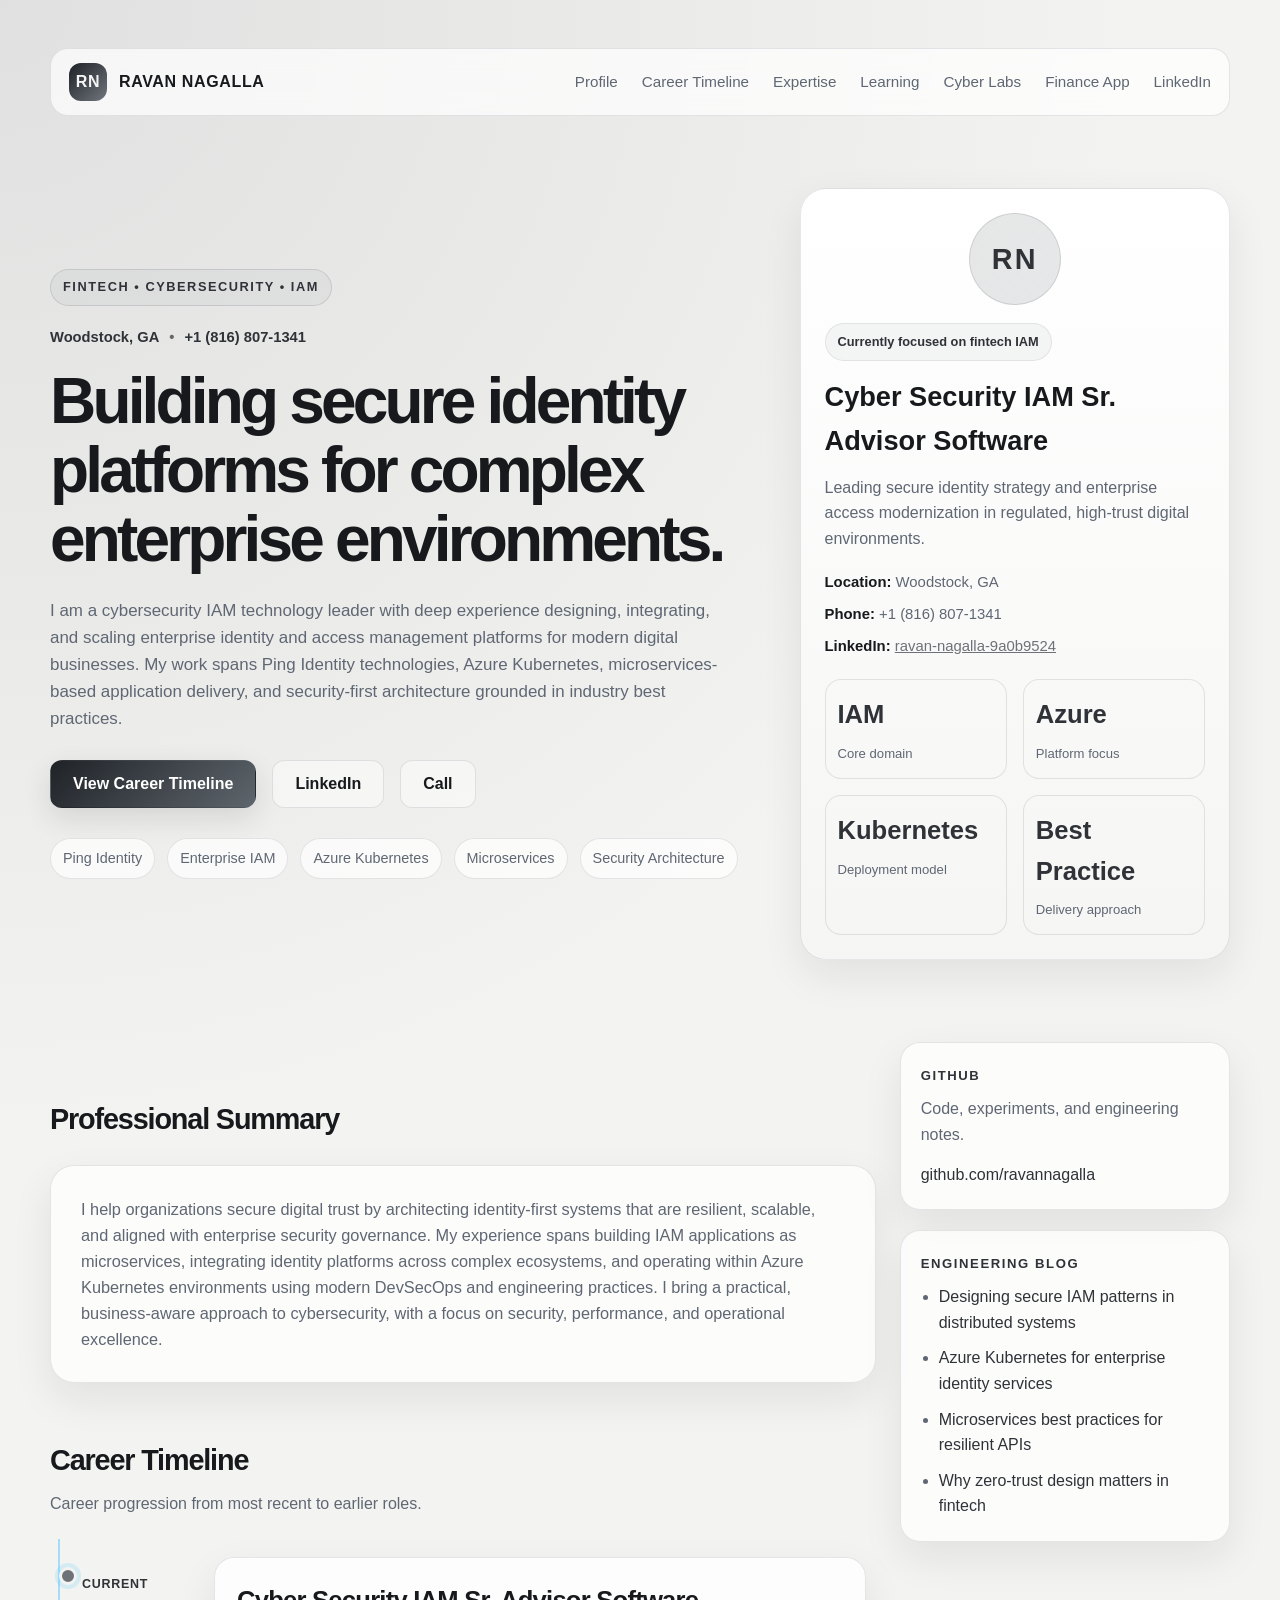
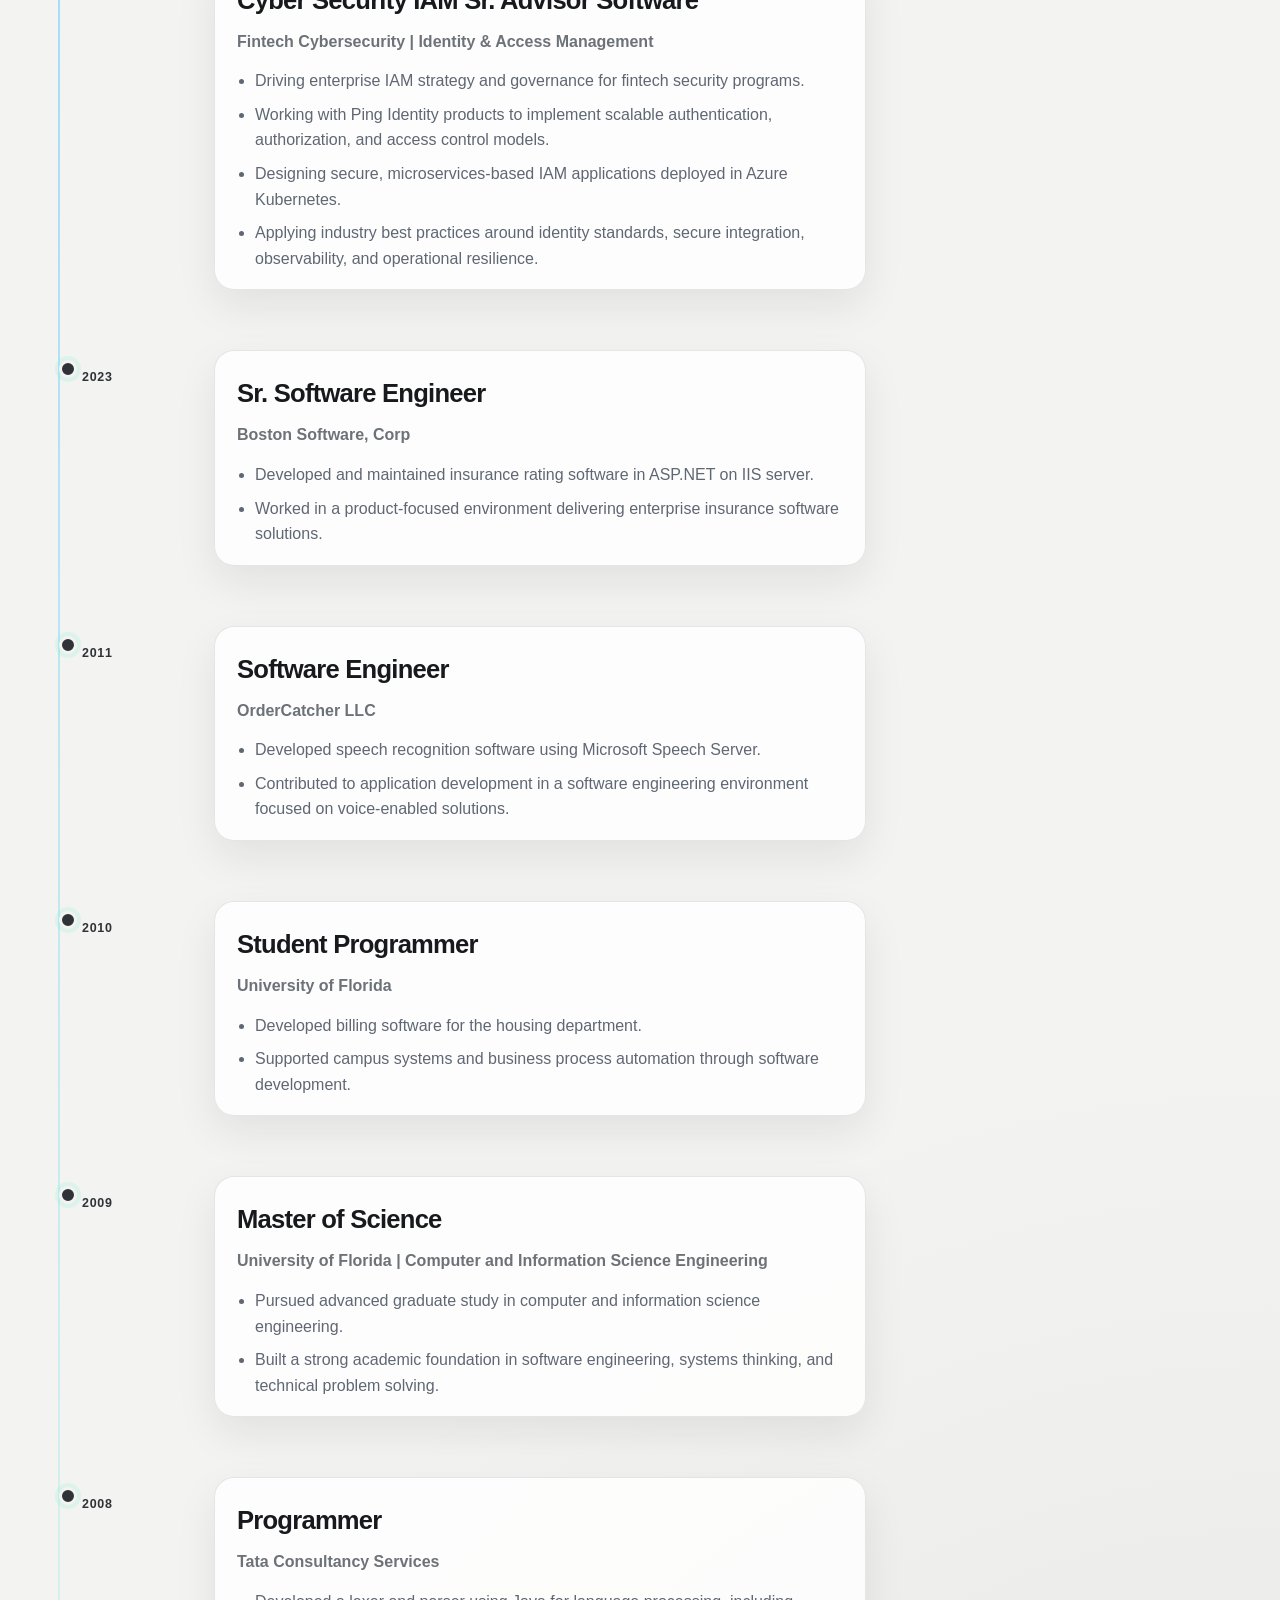
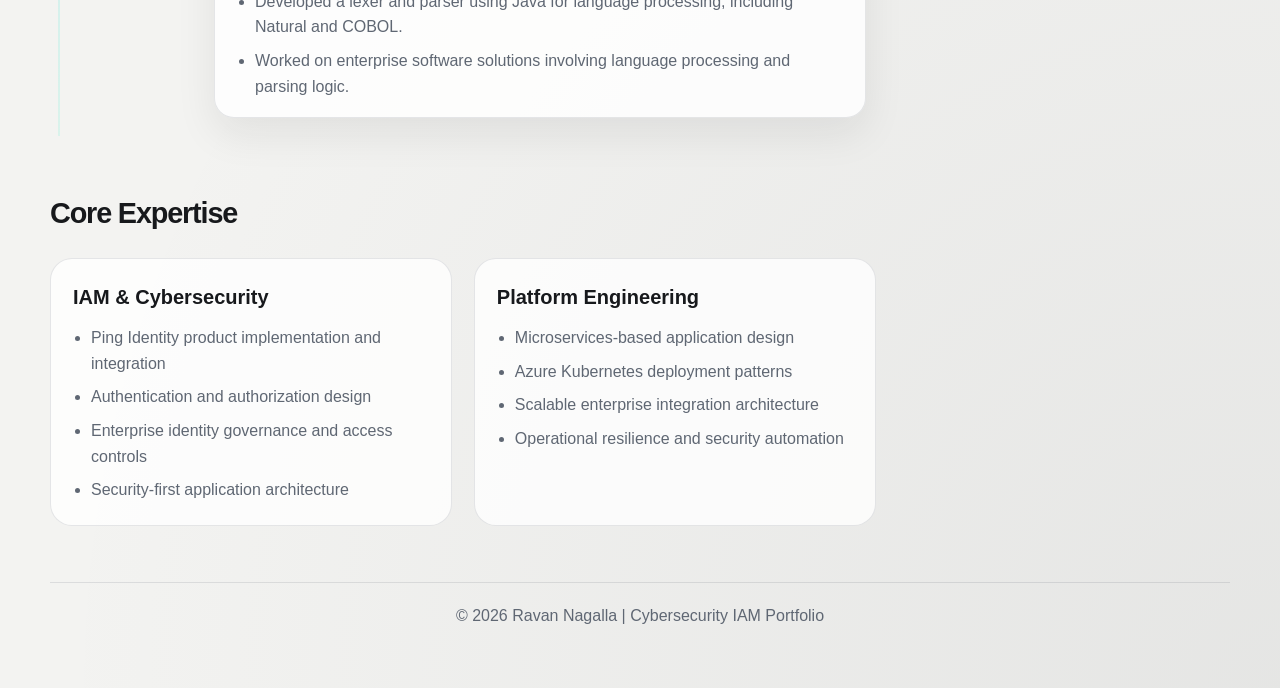
==== commit 04abe612: "add sidebar navigation" ====
--- a/index.html
+++ b/index.html
@@ -22,6 +22,9 @@
             <a href="#profile">Profile</a>
             <a href="#timeline">Career Timeline</a>
             <a href="#expertise">Expertise</a>
+            <a href="Learning/cybersecurity/index.html">Learning</a>
+            <a href="projects/cyber-security-labs/index.html">Cyber Labs</a>
+            <a href="projects/personal-finance-app/index.html">Finance App</a>
             <a href="https://www.linkedin.com/in/ravan-nagalla-9a0b9524/" target="_blank" rel="noreferrer">LinkedIn</a>
           </div>
         </nav>
@@ -93,24 +96,25 @@
         </div>
       </header>
 
-      <main>
-        <section aria-labelledby="summary-heading">
-          <div class="section-header">
-            <h2 id="summary-heading">Professional Summary</h2>
-          </div>
-          <div class="summary-card">
-            <p>
-              I help organizations secure digital trust by architecting identity-first systems that are
-              resilient, scalable, and aligned with enterprise security governance. My experience spans
-              building IAM applications as microservices, integrating identity platforms across complex
-              ecosystems, and operating within Azure Kubernetes environments using modern DevSecOps and
-              engineering practices. I bring a practical, business-aware approach to cybersecurity, with
-              a focus on security, performance, and operational excellence.
-            </p>
-          </div>
-        </section>
-
-        <section id="timeline" aria-labelledby="timeline-heading">
+      <main class="content-layout">
+        <div class="main-column">
+          <section aria-labelledby="summary-heading">
+            <div class="section-header">
+              <h2 id="summary-heading">Professional Summary</h2>
+            </div>
+            <div class="summary-card">
+              <p>
+                I help organizations secure digital trust by architecting identity-first systems that are
+                resilient, scalable, and aligned with enterprise security governance. My experience spans
+                building IAM applications as microservices, integrating identity platforms across complex
+                ecosystems, and operating within Azure Kubernetes environments using modern DevSecOps and
+                engineering practices. I bring a practical, business-aware approach to cybersecurity, with
+                a focus on security, performance, and operational excellence.
+              </p>
+            </div>
+          </section>
+
+          <section id="timeline" aria-labelledby="timeline-heading">
           <div class="section-header">
             <h2 id="timeline-heading">Career Timeline</h2>
             <p>Career progression from most recent to earlier roles.</p>
@@ -195,31 +199,50 @@
           </div>
         </section>
 
-        <section id="expertise" aria-labelledby="expertise-heading">
-          <div class="section-header">
-            <h2 id="expertise-heading">Core Expertise</h2>
-          </div>
-          <div class="capabilities">
-            <div class="capability-card">
-              <h3>IAM & Cybersecurity</h3>
-              <ul>
-                <li>Ping Identity product implementation and integration</li>
-                <li>Authentication and authorization design</li>
-                <li>Enterprise identity governance and access controls</li>
-                <li>Security-first application architecture</li>
-              </ul>
-            </div>
-            <div class="capability-card">
-              <h3>Platform Engineering</h3>
-              <ul>
-                <li>Microservices-based application design</li>
-                <li>Azure Kubernetes deployment patterns</li>
-                <li>Scalable enterprise integration architecture</li>
-                <li>Operational resilience and security automation</li>
-              </ul>
-            </div>
-          </div>
-        </section>
+          <section id="expertise" aria-labelledby="expertise-heading">
+            <div class="section-header">
+              <h2 id="expertise-heading">Core Expertise</h2>
+            </div>
+            <div class="capabilities">
+              <div class="capability-card">
+                <h3>IAM & Cybersecurity</h3>
+                <ul>
+                  <li>Ping Identity product implementation and integration</li>
+                  <li>Authentication and authorization design</li>
+                  <li>Enterprise identity governance and access controls</li>
+                  <li>Security-first application architecture</li>
+                </ul>
+              </div>
+              <div class="capability-card">
+                <h3>Platform Engineering</h3>
+                <ul>
+                  <li>Microservices-based application design</li>
+                  <li>Azure Kubernetes deployment patterns</li>
+                  <li>Scalable enterprise integration architecture</li>
+                  <li>Operational resilience and security automation</li>
+                </ul>
+              </div>
+            </div>
+          </section>
+        </div>
+
+        <aside class="sidebar" aria-label="Engineering blog and code links">
+          <div class="sidebar-card">
+            <div class="sidebar-title">GitHub</div>
+            <p>Code, experiments, and engineering notes.</p>
+            <a class="sidebar-link" href="https://github.com/ravannagalla" target="_blank" rel="noreferrer">github.com/ravannagalla</a>
+          </div>
+
+          <div class="sidebar-card">
+            <div class="sidebar-title">Engineering Blog</div>
+            <ul class="blog-list">
+              <li><a href="#">Designing secure IAM patterns in distributed systems</a></li>
+              <li><a href="#">Azure Kubernetes for enterprise identity services</a></li>
+              <li><a href="#">Microservices best practices for resilient APIs</a></li>
+              <li><a href="#">Why zero-trust design matters in fintech</a></li>
+            </ul>
+          </div>
+        </aside>
       </main>
 
       <footer>© 2026 Ravan Nagalla | Cybersecurity IAM Portfolio</footer>
--- a/styles.css
+++ b/styles.css
@@ -297,6 +297,68 @@
   font-size: 0.82rem;
 }
 
+.content-layout {
+  display: grid;
+  grid-template-columns: minmax(0, 2fr) minmax(260px, 0.8fr);
+  gap: 24px;
+  align-items: start;
+  margin-top: 54px;
+}
+
+.main-column {
+  min-width: 0;
+}
+
+.sidebar {
+  display: grid;
+  gap: 20px;
+  position: sticky;
+  top: 20px;
+}
+
+.sidebar-card {
+  padding: 22px 20px;
+  border: 1px solid var(--border);
+  border-radius: 20px;
+  background: rgba(255, 255, 255, 0.7);
+  box-shadow: var(--shadow);
+}
+
+.sidebar-title {
+  margin: 0 0 10px;
+  font-size: 0.82rem;
+  font-weight: 700;
+  letter-spacing: 0.12em;
+  text-transform: uppercase;
+  color: var(--primary-strong);
+}
+
+.sidebar-card p {
+  margin: 0 0 14px;
+  color: var(--muted);
+}
+
+.sidebar-link,
+.blog-list a {
+  color: var(--primary-strong);
+  text-decoration: none;
+}
+
+.sidebar-link:hover,
+.blog-list a:hover {
+  text-decoration: underline;
+}
+
+.blog-list {
+  margin: 0;
+  padding-left: 18px;
+  color: var(--muted);
+}
+
+.blog-list li + li {
+  margin-top: 10px;
+}
+
 section {
   margin-top: 54px;
 }
@@ -455,8 +517,13 @@
 
 @media (max-width: 860px) {
   .hero-content,
+  .content-layout,
   .capabilities {
     grid-template-columns: 1fr;
+  }
+
+  .sidebar {
+    position: static;
   }
 
   .topbar {
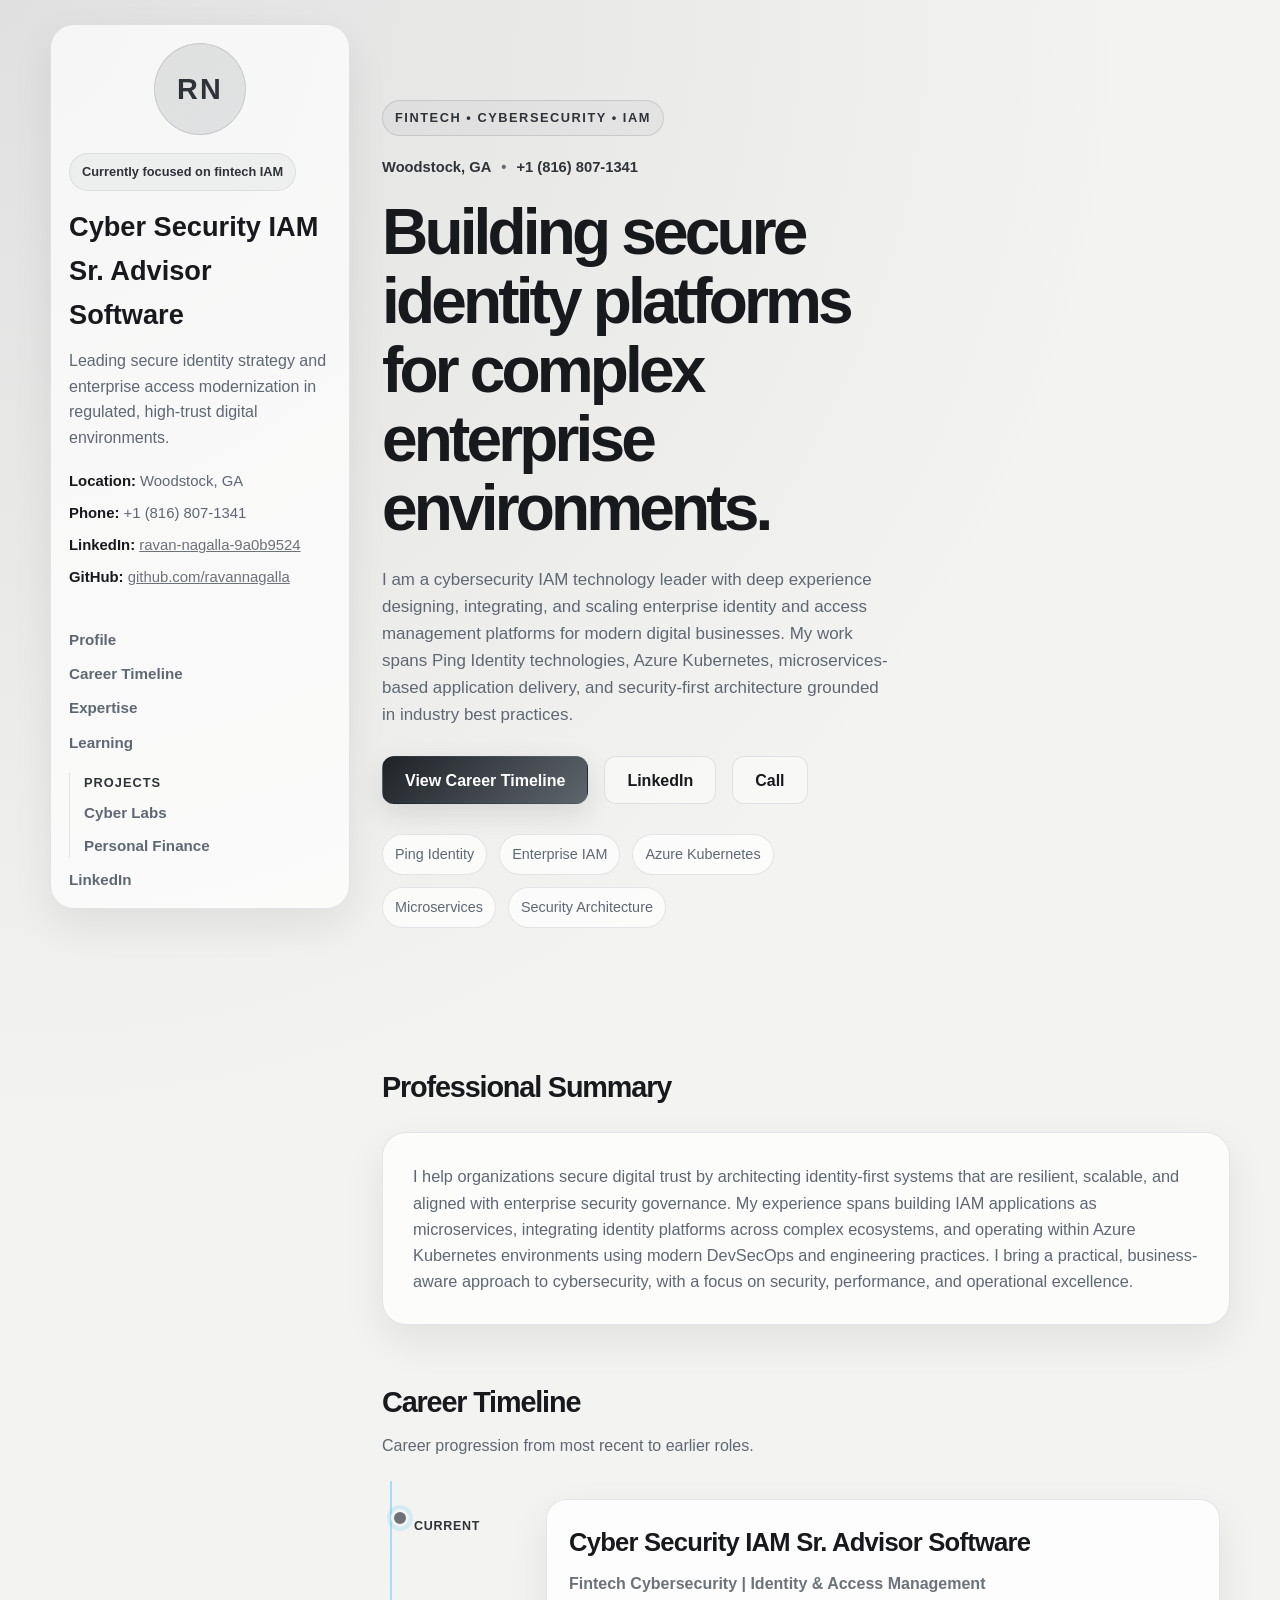
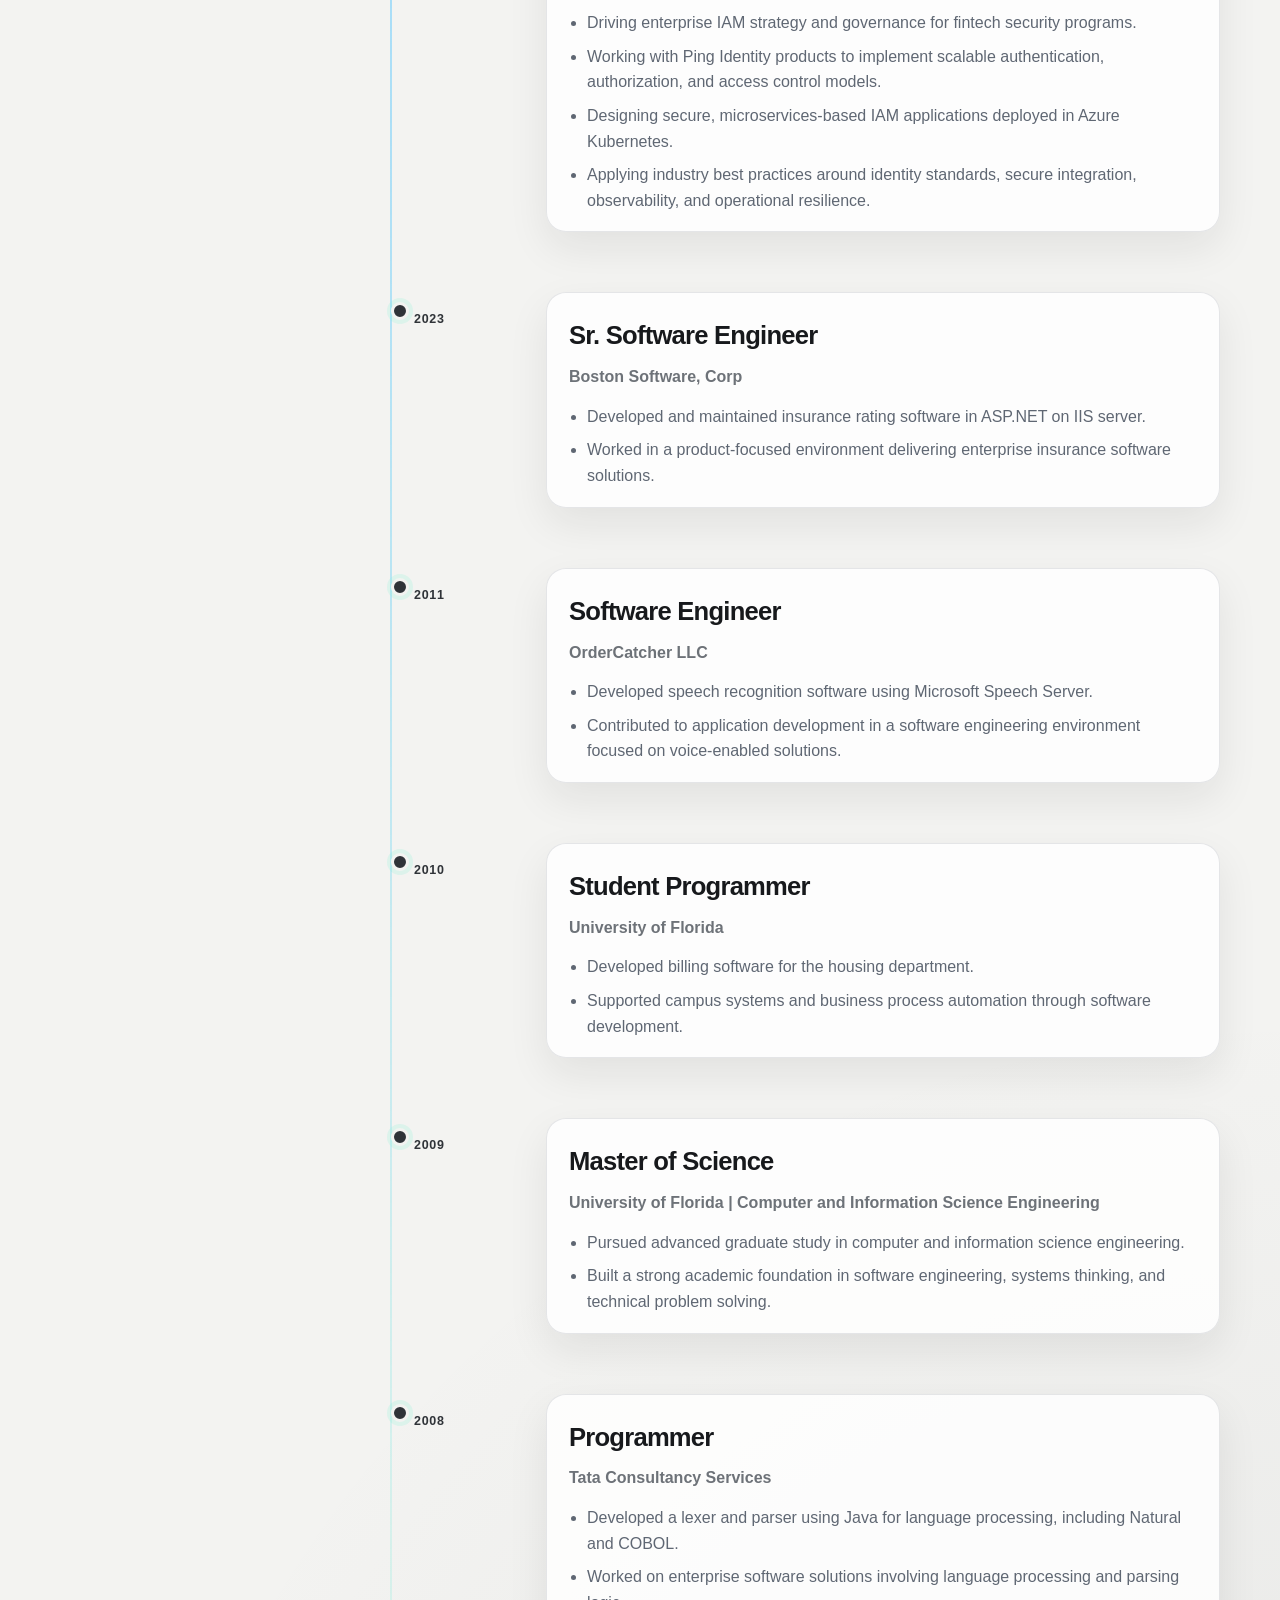
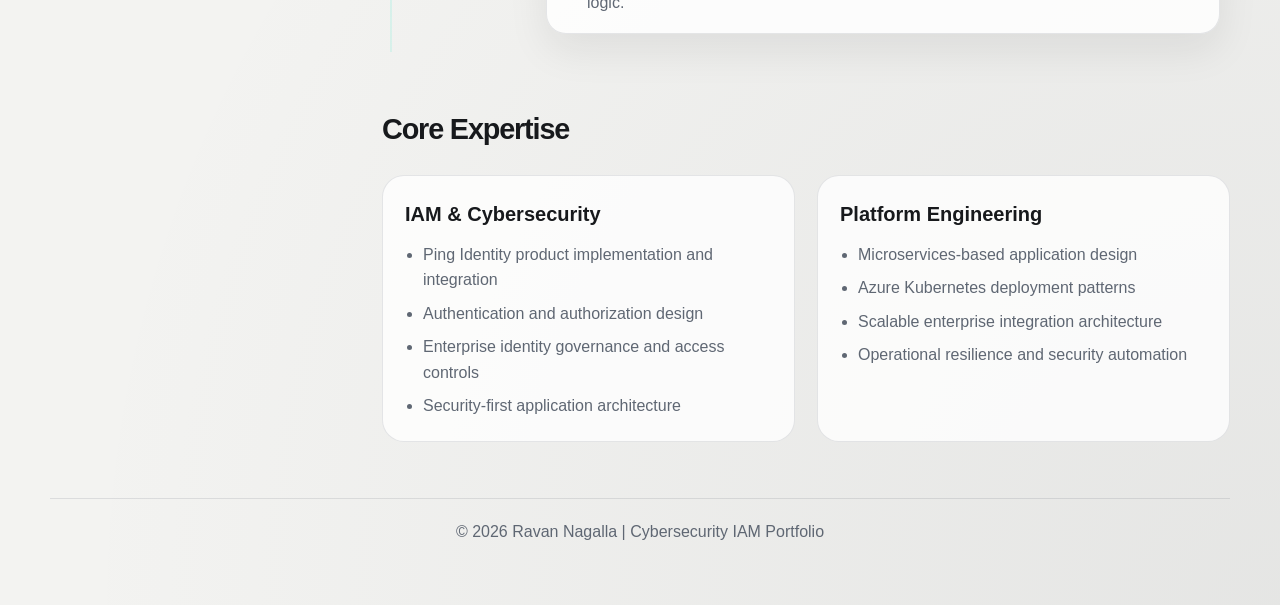
==== commit 59539b42: "add new sections" ====
--- a/index.html
+++ b/index.html
@@ -12,238 +12,214 @@
   </head>
   <body>
     <div class="page-shell">
-      <header class="hero">
-        <nav class="topbar" aria-label="Main navigation">
-          <div class="brand">
-            <span class="brand-mark">RN</span>
-            <span>RAVAN NAGALLA</span>
+      <div class="workspace-layout">
+        <aside class="left-rail" aria-label="Section navigation">
+          <div class="floating-sidebar">
+            <div class="profile-card compact-profile-card" aria-label="Professional summary card">
+              <div class="profile-photo-wrap">
+                <div class="profile-photo">RN</div>
+              </div>
+              <div class="profile-badge">Currently focused on fintech IAM</div>
+              <h3>Cyber Security IAM Sr. Advisor Software</h3>
+              <p>
+                Leading secure identity strategy and enterprise access modernization in regulated,
+                high-trust digital environments.
+              </p>
+              <div class="contact-list">
+                <div><strong>Location:</strong> Woodstock, GA</div>
+                <div><strong>Phone:</strong> +1 (816) 807-1341</div>
+                <div><strong>LinkedIn:</strong> <a href="https://www.linkedin.com/in/ravan-nagalla-9a0b9524/" target="_blank" rel="noreferrer">ravan-nagalla-9a0b9524</a></div>
+                <div><strong>GitHub:</strong> <a href="https://github.com/ravannagalla" target="_blank" rel="noreferrer">github.com/ravannagalla</a></div>
+              </div>
+            </div>
+
+            <div class="nav-panel">
+              <nav class="side-nav">
+                <a href="#profile">Profile</a>
+                <a href="#timeline">Career Timeline</a>
+                <a href="#expertise">Expertise</a>
+                <a href="Learning/cybersecurity/index.html">Learning</a>
+
+                <div class="subnav-block">
+                  <span class="subnav-label">Projects</span>
+                  <a href="projects/cyber-security-labs/index.html">Cyber Labs</a>
+                  <a href="projects/personal-finance-app/index.html">Personal Finance</a>
+                </div>
+
+                <a href="https://www.linkedin.com/in/ravan-nagalla-9a0b9524/" target="_blank" rel="noreferrer">LinkedIn</a>
+              </nav>
+            </div>
           </div>
-          <div class="nav-links">
-            <a href="#profile">Profile</a>
-            <a href="#timeline">Career Timeline</a>
-            <a href="#expertise">Expertise</a>
-            <a href="Learning/cybersecurity/index.html">Learning</a>
-            <a href="projects/cyber-security-labs/index.html">Cyber Labs</a>
-            <a href="projects/personal-finance-app/index.html">Finance App</a>
-            <a href="https://www.linkedin.com/in/ravan-nagalla-9a0b9524/" target="_blank" rel="noreferrer">LinkedIn</a>
-          </div>
-        </nav>
-
-        <div id="profile" class="hero-content">
-          <div>
-            <div class="eyebrow">Fintech • Cybersecurity • IAM</div>
-            <div class="identity-meta">
-              <span>Woodstock, GA</span>
-              <span class="dot">•</span>
-              <span>+1 (816) 807-1341</span>
-            </div>
-            <h1>Building secure identity platforms for complex enterprise environments.</h1>
-            <p class="lead">
-              I am a cybersecurity IAM technology leader with deep experience designing,
-              integrating, and scaling enterprise identity and access management platforms for
-              modern digital businesses. My work spans Ping Identity technologies, Azure Kubernetes,
-              microservices-based application delivery, and security-first architecture grounded in
-              industry best practices.
-            </p>
-            <div class="cta-row">
-              <a class="button primary" href="#timeline">View Career Timeline</a>
-              <a class="button secondary" href="https://www.linkedin.com/in/ravan-nagalla-9a0b9524/" target="_blank" rel="noreferrer">LinkedIn</a>
-              <a class="button secondary" href="tel:+18168071341">Call</a>
-            </div>
-            <ul class="highlights" aria-label="Key strengths">
-              <li>Ping Identity</li>
-              <li>Enterprise IAM</li>
-              <li>Azure Kubernetes</li>
-              <li>Microservices</li>
-              <li>Security Architecture</li>
-            </ul>
-          </div>
-
-          <aside class="profile-card" aria-label="Professional summary card">
-            <div class="profile-photo-wrap">
-              <div class="profile-photo">RN</div>
-            </div>
-            <div class="profile-badge">Currently focused on fintech IAM</div>
-            <h3>Cyber Security IAM Sr. Advisor Software</h3>
-            <p>
-              Leading secure identity strategy and enterprise access modernization in regulated,
-              high-trust digital environments.
-            </p>
-            <div class="contact-list">
-              <div><strong>Location:</strong> Woodstock, GA</div>
-              <div><strong>Phone:</strong> +1 (816) 807-1341</div>
-              <div><strong>LinkedIn:</strong> <a href="https://www.linkedin.com/in/ravan-nagalla-9a0b9524/" target="_blank" rel="noreferrer">ravan-nagalla-9a0b9524</a></div>
-            </div>
-            <div class="metrics">
-              <div class="metric">
-                <span class="value">IAM</span>
-                <span class="label">Core domain</span>
-              </div>
-              <div class="metric">
-                <span class="value">Azure</span>
-                <span class="label">Platform focus</span>
-              </div>
-              <div class="metric">
-                <span class="value">Kubernetes</span>
-                <span class="label">Deployment model</span>
-              </div>
-              <div class="metric">
-                <span class="value">Best Practice</span>
-                <span class="label">Delivery approach</span>
-              </div>
-            </div>
-          </aside>
-        </div>
-      </header>
-
-      <main class="content-layout">
-        <div class="main-column">
-          <section aria-labelledby="summary-heading">
-            <div class="section-header">
-              <h2 id="summary-heading">Professional Summary</h2>
-            </div>
-            <div class="summary-card">
-              <p>
-                I help organizations secure digital trust by architecting identity-first systems that are
-                resilient, scalable, and aligned with enterprise security governance. My experience spans
-                building IAM applications as microservices, integrating identity platforms across complex
-                ecosystems, and operating within Azure Kubernetes environments using modern DevSecOps and
-                engineering practices. I bring a practical, business-aware approach to cybersecurity, with
-                a focus on security, performance, and operational excellence.
-              </p>
-            </div>
-          </section>
-
-          <section id="timeline" aria-labelledby="timeline-heading">
-          <div class="section-header">
-            <h2 id="timeline-heading">Career Timeline</h2>
-            <p>Career progression from most recent to earlier roles.</p>
-          </div>
-
-          <div class="timeline-list">
-            <article class="timeline-item current">
-              <div class="timeline-year">Current</div>
-              <div class="timeline-card">
-                <h3>Cyber Security IAM Sr. Advisor Software</h3>
-                <p class="timeline-role">Fintech Cybersecurity | Identity & Access Management</p>
-                <ul>
-                  <li>Driving enterprise IAM strategy and governance for fintech security programs.</li>
-                  <li>Working with Ping Identity products to implement scalable authentication, authorization,
-                    and access control models.</li>
-                  <li>Designing secure, microservices-based IAM applications deployed in Azure Kubernetes.</li>
-                  <li>Applying industry best practices around identity standards, secure integration,
-                    observability, and operational resilience.</li>
+        </aside>
+
+        <div class="main-area">
+          <header class="hero">
+            <div id="profile" class="hero-content">
+              <div>
+                <div class="eyebrow">Fintech • Cybersecurity • IAM</div>
+                <div class="identity-meta">
+                  <span>Woodstock, GA</span>
+                  <span class="dot">•</span>
+                  <span>+1 (816) 807-1341</span>
+                </div>
+                <h1>Building secure identity platforms for complex enterprise environments.</h1>
+                <p class="lead">
+                  I am a cybersecurity IAM technology leader with deep experience designing,
+                  integrating, and scaling enterprise identity and access management platforms for
+                  modern digital businesses. My work spans Ping Identity technologies, Azure Kubernetes,
+                  microservices-based application delivery, and security-first architecture grounded in
+                  industry best practices.
+                </p>
+                <div class="cta-row">
+                  <a class="button primary" href="#timeline">View Career Timeline</a>
+                  <a class="button secondary" href="https://www.linkedin.com/in/ravan-nagalla-9a0b9524/" target="_blank" rel="noreferrer">LinkedIn</a>
+                  <a class="button secondary" href="tel:+18168071341">Call</a>
+                </div>
+                <ul class="highlights" aria-label="Key strengths">
+                  <li>Ping Identity</li>
+                  <li>Enterprise IAM</li>
+                  <li>Azure Kubernetes</li>
+                  <li>Microservices</li>
+                  <li>Security Architecture</li>
                 </ul>
               </div>
-            </article>
-
-            <article class="timeline-item">
-              <div class="timeline-year">2023</div>
-              <div class="timeline-card">
-                <h3>Sr. Software Engineer</h3>
-                <p class="timeline-role">Boston Software, Corp</p>
-                <ul>
-                  <li>Developed and maintained insurance rating software in ASP.NET on IIS server.</li>
-                  <li>Worked in a product-focused environment delivering enterprise insurance software solutions.</li>
-                </ul>
-              </div>
-            </article>
-
-            <article class="timeline-item">
-              <div class="timeline-year">2011</div>
-              <div class="timeline-card">
-                <h3>Software Engineer</h3>
-                <p class="timeline-role">OrderCatcher LLC</p>
-                <ul>
-                  <li>Developed speech recognition software using Microsoft Speech Server.</li>
-                  <li>Contributed to application development in a software engineering environment focused on voice-enabled solutions.</li>
-                </ul>
-              </div>
-            </article>
-
-            <article class="timeline-item">
-              <div class="timeline-year">2010</div>
-              <div class="timeline-card">
-                <h3>Student Programmer</h3>
-                <p class="timeline-role">University of Florida</p>
-                <ul>
-                  <li>Developed billing software for the housing department.</li>
-                  <li>Supported campus systems and business process automation through software development.</li>
-                </ul>
-              </div>
-            </article>
-
-            <article class="timeline-item">
-              <div class="timeline-year">2009</div>
-              <div class="timeline-card">
-                <h3>Master of Science</h3>
-                <p class="timeline-role">University of Florida | Computer and Information Science Engineering</p>
-                <ul>
-                  <li>Pursued advanced graduate study in computer and information science engineering.</li>
-                  <li>Built a strong academic foundation in software engineering, systems thinking, and technical problem solving.</li>
-                </ul>
-              </div>
-            </article>
-
-            <article class="timeline-item">
-              <div class="timeline-year">2008</div>
-              <div class="timeline-card">
-                <h3>Programmer</h3>
-                <p class="timeline-role">Tata Consultancy Services</p>
-                <ul>
-                  <li>Developed a lexer and parser using Java for language processing, including Natural and COBOL.</li>
-                  <li>Worked on enterprise software solutions involving language processing and parsing logic.</li>
-                </ul>
-              </div>
-            </article>
-          </div>
-        </section>
-
-          <section id="expertise" aria-labelledby="expertise-heading">
-            <div class="section-header">
-              <h2 id="expertise-heading">Core Expertise</h2>
-            </div>
-            <div class="capabilities">
-              <div class="capability-card">
-                <h3>IAM & Cybersecurity</h3>
-                <ul>
-                  <li>Ping Identity product implementation and integration</li>
-                  <li>Authentication and authorization design</li>
-                  <li>Enterprise identity governance and access controls</li>
-                  <li>Security-first application architecture</li>
-                </ul>
-              </div>
-              <div class="capability-card">
-                <h3>Platform Engineering</h3>
-                <ul>
-                  <li>Microservices-based application design</li>
-                  <li>Azure Kubernetes deployment patterns</li>
-                  <li>Scalable enterprise integration architecture</li>
-                  <li>Operational resilience and security automation</li>
-                </ul>
-              </div>
-            </div>
-          </section>
+
+            </div>
+          </header>
+
+          <main class="content-layout">
+            <div class="main-column">
+              <section aria-labelledby="summary-heading">
+                <div class="section-header">
+                  <h2 id="summary-heading">Professional Summary</h2>
+                </div>
+                <div class="summary-card">
+                  <p>
+                    I help organizations secure digital trust by architecting identity-first systems that are
+                    resilient, scalable, and aligned with enterprise security governance. My experience spans
+                    building IAM applications as microservices, integrating identity platforms across complex
+                    ecosystems, and operating within Azure Kubernetes environments using modern DevSecOps and
+                    engineering practices. I bring a practical, business-aware approach to cybersecurity, with
+                    a focus on security, performance, and operational excellence.
+                  </p>
+                </div>
+              </section>
+
+              <section id="timeline" aria-labelledby="timeline-heading">
+                <div class="section-header">
+                  <h2 id="timeline-heading">Career Timeline</h2>
+                  <p>Career progression from most recent to earlier roles.</p>
+                </div>
+
+                <div class="timeline-list">
+                  <article class="timeline-item current">
+                    <div class="timeline-year">Current</div>
+                    <div class="timeline-card">
+                      <h3>Cyber Security IAM Sr. Advisor Software</h3>
+                      <p class="timeline-role">Fintech Cybersecurity | Identity & Access Management</p>
+                      <ul>
+                        <li>Driving enterprise IAM strategy and governance for fintech security programs.</li>
+                        <li>Working with Ping Identity products to implement scalable authentication, authorization,
+                          and access control models.</li>
+                        <li>Designing secure, microservices-based IAM applications deployed in Azure Kubernetes.</li>
+                        <li>Applying industry best practices around identity standards, secure integration,
+                          observability, and operational resilience.</li>
+                      </ul>
+                    </div>
+                  </article>
+
+                  <article class="timeline-item">
+                    <div class="timeline-year">2023</div>
+                    <div class="timeline-card">
+                      <h3>Sr. Software Engineer</h3>
+                      <p class="timeline-role">Boston Software, Corp</p>
+                      <ul>
+                        <li>Developed and maintained insurance rating software in ASP.NET on IIS server.</li>
+                        <li>Worked in a product-focused environment delivering enterprise insurance software solutions.</li>
+                      </ul>
+                    </div>
+                  </article>
+
+                  <article class="timeline-item">
+                    <div class="timeline-year">2011</div>
+                    <div class="timeline-card">
+                      <h3>Software Engineer</h3>
+                      <p class="timeline-role">OrderCatcher LLC</p>
+                      <ul>
+                        <li>Developed speech recognition software using Microsoft Speech Server.</li>
+                        <li>Contributed to application development in a software engineering environment focused on voice-enabled solutions.</li>
+                      </ul>
+                    </div>
+                  </article>
+
+                  <article class="timeline-item">
+                    <div class="timeline-year">2010</div>
+                    <div class="timeline-card">
+                      <h3>Student Programmer</h3>
+                      <p class="timeline-role">University of Florida</p>
+                      <ul>
+                        <li>Developed billing software for the housing department.</li>
+                        <li>Supported campus systems and business process automation through software development.</li>
+                      </ul>
+                    </div>
+                  </article>
+
+                  <article class="timeline-item">
+                    <div class="timeline-year">2009</div>
+                    <div class="timeline-card">
+                      <h3>Master of Science</h3>
+                      <p class="timeline-role">University of Florida | Computer and Information Science Engineering</p>
+                      <ul>
+                        <li>Pursued advanced graduate study in computer and information science engineering.</li>
+                        <li>Built a strong academic foundation in software engineering, systems thinking, and technical problem solving.</li>
+                      </ul>
+                    </div>
+                  </article>
+
+                  <article class="timeline-item">
+                    <div class="timeline-year">2008</div>
+                    <div class="timeline-card">
+                      <h3>Programmer</h3>
+                      <p class="timeline-role">Tata Consultancy Services</p>
+                      <ul>
+                        <li>Developed a lexer and parser using Java for language processing, including Natural and COBOL.</li>
+                        <li>Worked on enterprise software solutions involving language processing and parsing logic.</li>
+                      </ul>
+                    </div>
+                  </article>
+                </div>
+              </section>
+
+              <section id="expertise" aria-labelledby="expertise-heading">
+                <div class="section-header">
+                  <h2 id="expertise-heading">Core Expertise</h2>
+                </div>
+                <div class="capabilities">
+                  <div class="capability-card">
+                    <h3>IAM & Cybersecurity</h3>
+                    <ul>
+                      <li>Ping Identity product implementation and integration</li>
+                      <li>Authentication and authorization design</li>
+                      <li>Enterprise identity governance and access controls</li>
+                      <li>Security-first application architecture</li>
+                    </ul>
+                  </div>
+                  <div class="capability-card">
+                    <h3>Platform Engineering</h3>
+                    <ul>
+                      <li>Microservices-based application design</li>
+                      <li>Azure Kubernetes deployment patterns</li>
+                      <li>Scalable enterprise integration architecture</li>
+                      <li>Operational resilience and security automation</li>
+                    </ul>
+                  </div>
+                </div>
+              </section>
+            </div>
+
+          </main>
         </div>
-
-        <aside class="sidebar" aria-label="Engineering blog and code links">
-          <div class="sidebar-card">
-            <div class="sidebar-title">GitHub</div>
-            <p>Code, experiments, and engineering notes.</p>
-            <a class="sidebar-link" href="https://github.com/ravannagalla" target="_blank" rel="noreferrer">github.com/ravannagalla</a>
-          </div>
-
-          <div class="sidebar-card">
-            <div class="sidebar-title">Engineering Blog</div>
-            <ul class="blog-list">
-              <li><a href="#">Designing secure IAM patterns in distributed systems</a></li>
-              <li><a href="#">Azure Kubernetes for enterprise identity services</a></li>
-              <li><a href="#">Microservices best practices for resilient APIs</a></li>
-              <li><a href="#">Why zero-trust design matters in fintech</a></li>
-            </ul>
-          </div>
-        </aside>
-      </main>
+      </div>
 
       <footer>© 2026 Ravan Nagalla | Cybersecurity IAM Portfolio</footer>
     </div>
--- a/styles.css
+++ b/styles.css
@@ -44,26 +44,61 @@
   padding: 24px 0 60px;
 }
 
-.hero {
-  padding: 24px 0 12px;
-}
-
-.topbar {
-  display: flex;
-  align-items: center;
-  justify-content: space-between;
-  gap: 20px;
-  padding: 14px 18px;
-  border: 1px solid var(--border);
+.workspace-layout {
+  display: grid;
+  grid-template-columns: 300px minmax(0, 1fr);
+  gap: 32px;
+  align-items: start;
+}
+
+.left-rail {
+  position: sticky;
+  top: 20px;
+  align-self: start;
+  display: flex;
+  flex-direction: column;
+  gap: 18px;
+  padding: 0;
+}
+
+.floating-sidebar {
+  position: relative;
+  display: flex;
+  flex-direction: column;
+  gap: 18px;
+  padding: 18px 18px 16px;
+  border: 1px solid var(--border);
+  border-radius: 24px;
   background: rgba(255, 255, 255, 0.7);
-  backdrop-filter: blur(14px);
-  border-radius: 18px;
+  box-shadow: var(--shadow);
+}
+
+.profile-card.compact-profile-card {
+  width: 100%;
+  padding: 0;
+  border: none;
+  border-radius: 0;
+  background: transparent;
+  box-shadow: none;
+  position: relative;
+  top: auto;
+}
+
+.nav-panel {
+  position: static;
+  top: auto;
+  padding: 0;
+  border: none;
+  border-radius: 0;
+  background: transparent;
+  box-shadow: none;
 }
 
 .brand {
   display: inline-flex;
   align-items: center;
   gap: 12px;
+  margin-bottom: 18px;
   font-weight: 700;
   letter-spacing: 0.04em;
 }
@@ -79,21 +114,47 @@
   font-weight: 800;
 }
 
-.nav-links {
-  display: flex;
-  gap: 24px;
-  flex-wrap: wrap;
+.side-nav {
+  display: flex;
+  flex-direction: column;
+  gap: 10px;
+}
+
+.side-nav a,
+.subnav-label {
+  color: var(--muted);
+  text-decoration: none;
   font-size: 0.95rem;
-}
-
-.nav-links a {
-  color: var(--muted);
-  text-decoration: none;
+  font-weight: 600;
   transition: color 0.2s ease;
 }
 
-.nav-links a:hover {
+.side-nav a:hover {
   color: var(--text);
+}
+
+.subnav-block {
+  display: flex;
+  flex-direction: column;
+  gap: 8px;
+  margin-top: 8px;
+  padding-left: 14px;
+  border-left: 1px solid var(--border);
+}
+
+.subnav-label {
+  color: var(--primary-strong);
+  font-size: 0.8rem;
+  letter-spacing: 0.08em;
+  text-transform: uppercase;
+}
+
+.main-area {
+  min-width: 0;
+}
+
+.hero {
+  padding: 4px 0 12px;
 }
 
 .hero-content {
@@ -299,7 +360,7 @@
 
 .content-layout {
   display: grid;
-  grid-template-columns: minmax(0, 2fr) minmax(260px, 0.8fr);
+  grid-template-columns: minmax(0, 1fr);
   gap: 24px;
   align-items: start;
   margin-top: 54px;
@@ -307,56 +368,6 @@
 
 .main-column {
   min-width: 0;
-}
-
-.sidebar {
-  display: grid;
-  gap: 20px;
-  position: sticky;
-  top: 20px;
-}
-
-.sidebar-card {
-  padding: 22px 20px;
-  border: 1px solid var(--border);
-  border-radius: 20px;
-  background: rgba(255, 255, 255, 0.7);
-  box-shadow: var(--shadow);
-}
-
-.sidebar-title {
-  margin: 0 0 10px;
-  font-size: 0.82rem;
-  font-weight: 700;
-  letter-spacing: 0.12em;
-  text-transform: uppercase;
-  color: var(--primary-strong);
-}
-
-.sidebar-card p {
-  margin: 0 0 14px;
-  color: var(--muted);
-}
-
-.sidebar-link,
-.blog-list a {
-  color: var(--primary-strong);
-  text-decoration: none;
-}
-
-.sidebar-link:hover,
-.blog-list a:hover {
-  text-decoration: underline;
-}
-
-.blog-list {
-  margin: 0;
-  padding-left: 18px;
-  color: var(--muted);
-}
-
-.blog-list li + li {
-  margin-top: 10px;
 }
 
 section {
@@ -516,6 +527,14 @@
 }
 
 @media (max-width: 860px) {
+  .workspace-layout {
+    grid-template-columns: 1fr;
+  }
+
+  .left-rail {
+    position: static;
+  }
+
   .hero-content,
   .content-layout,
   .capabilities {
@@ -526,15 +545,6 @@
     position: static;
   }
 
-  .topbar {
-    flex-direction: column;
-    align-items: flex-start;
-  }
-
-  .nav-links {
-    gap: 12px 16px;
-  }
-
   .timeline-item {
     grid-template-columns: 1fr;
     padding-left: 0;
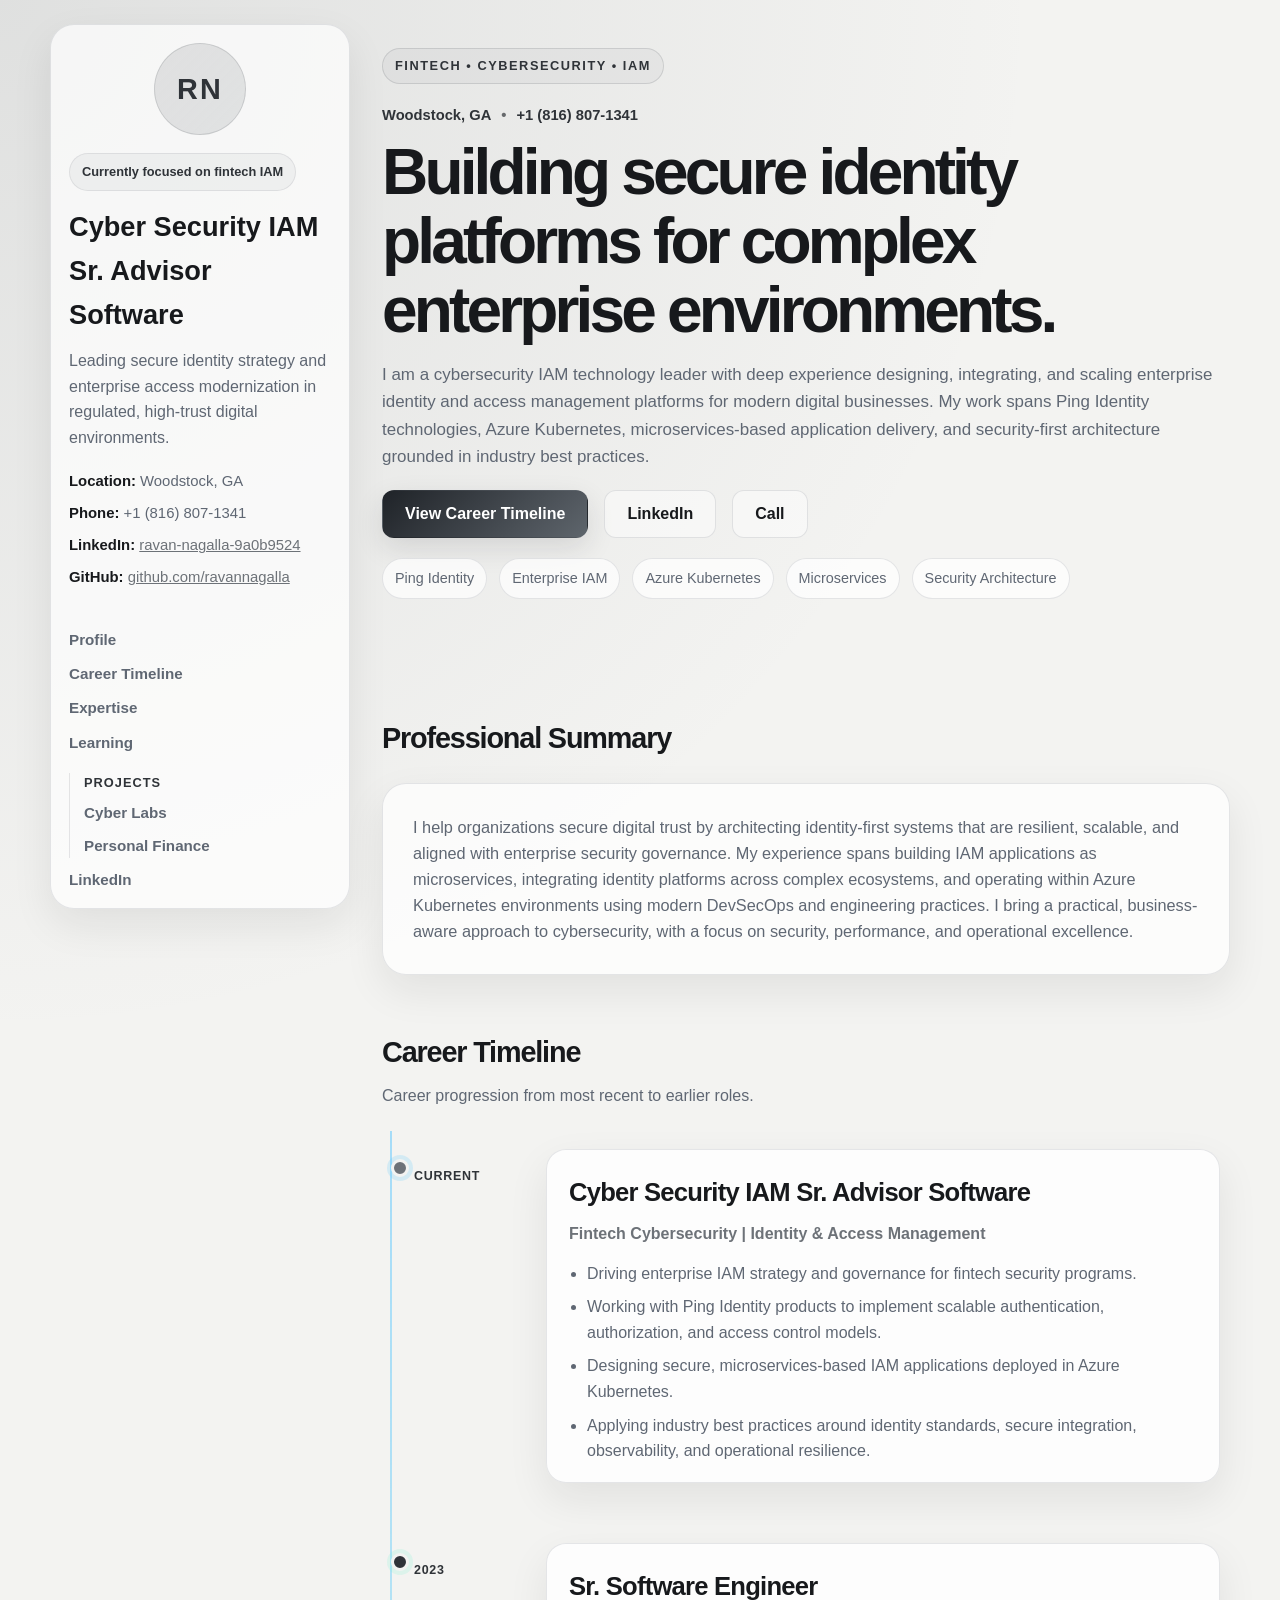
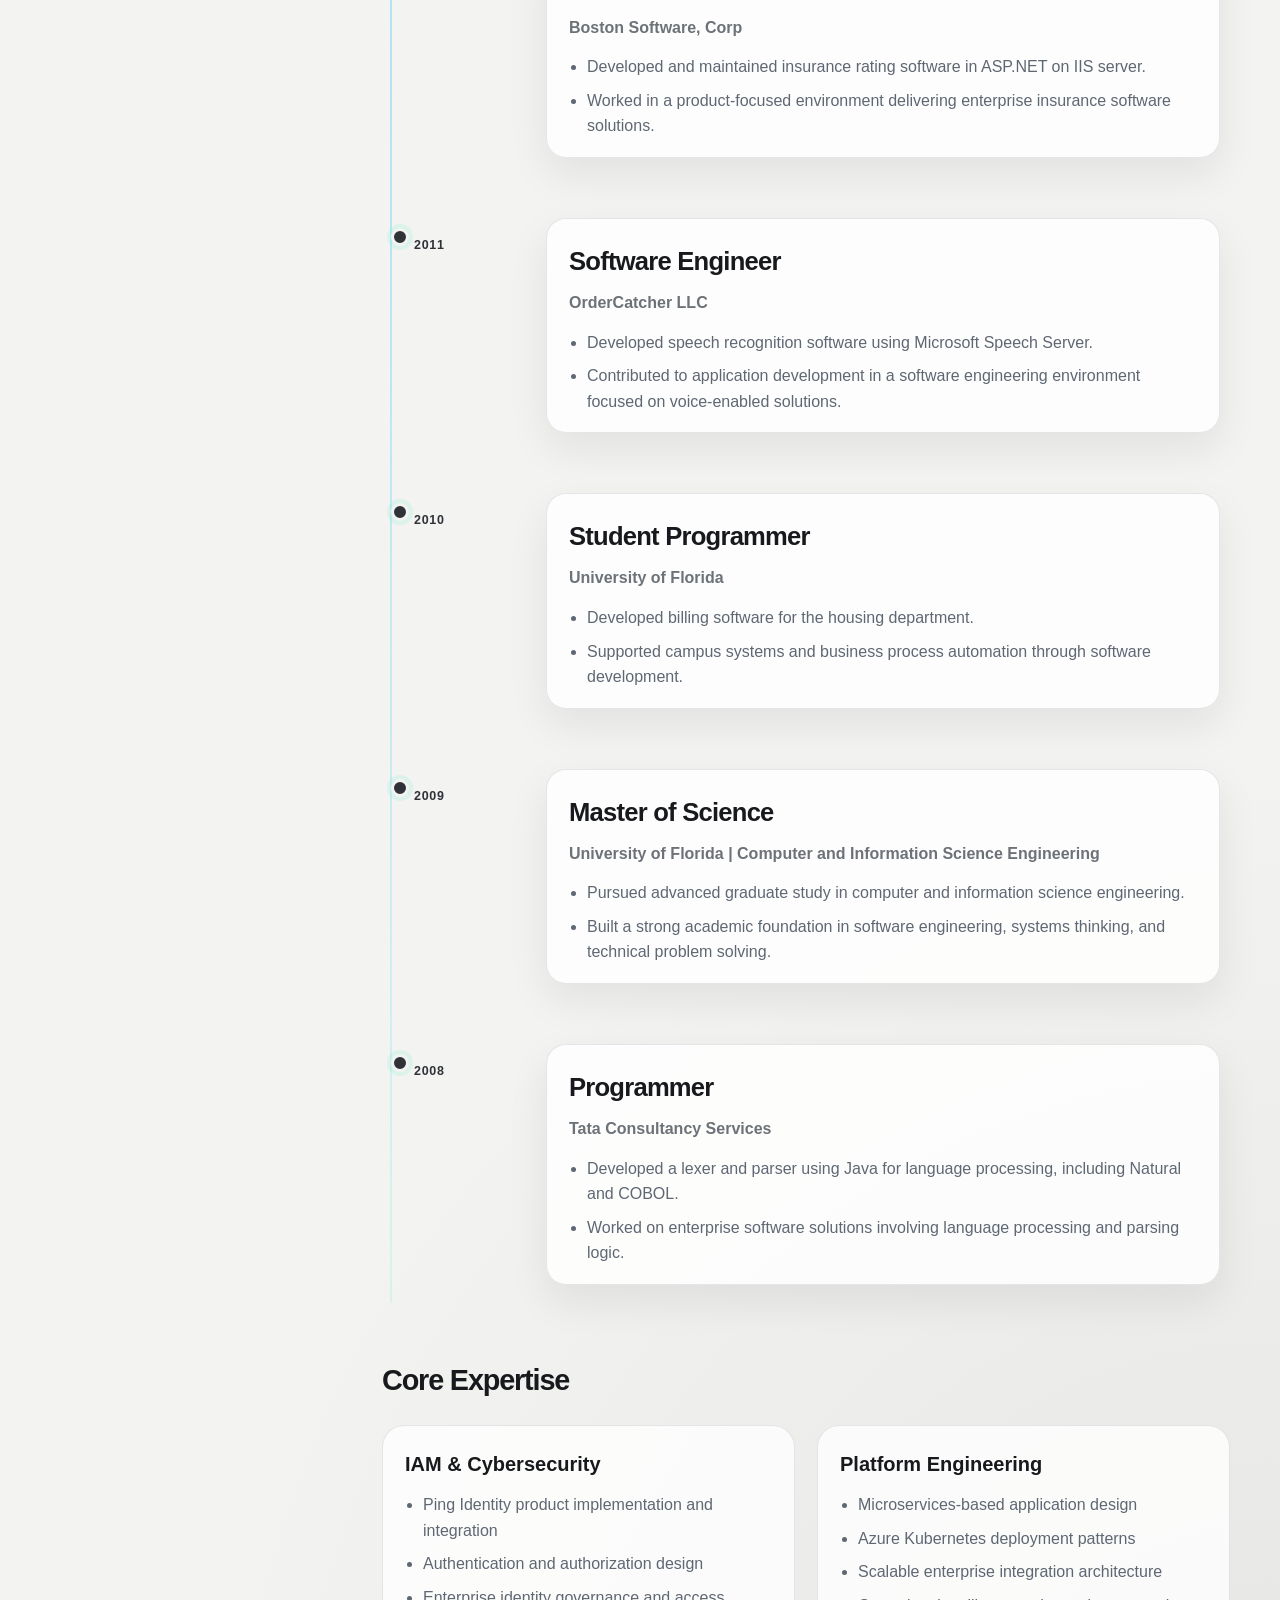
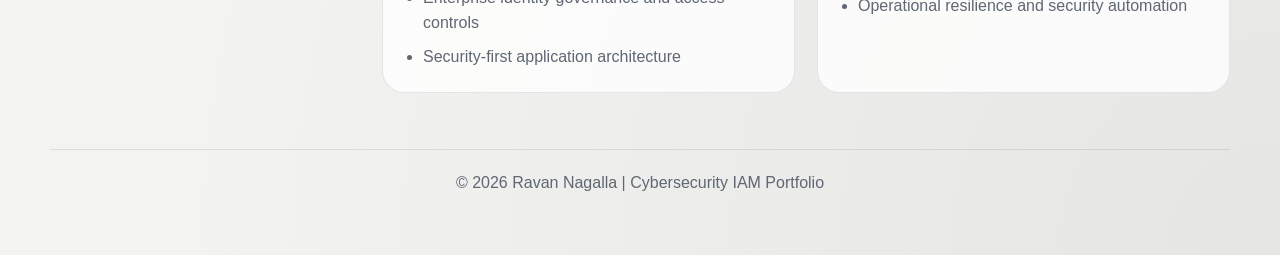
==== commit 0a4b4a04: "Apply SEO improvements across the portfolio site with metadata, canonical tags, social previews, and" ====
--- a/index.html
+++ b/index.html
@@ -5,10 +5,61 @@
     <meta name="viewport" content="width=device-width, initial-scale=1.0" />
     <meta
       name="description"
-      content="Professional portfolio of a cybersecurity IAM leader specializing in Ping Identity, enterprise IAM solutions, Azure Kubernetes, and fintech security architecture."
-    />
+      content="Ravan Nagalla is a cybersecurity IAM leader specializing in Ping Identity, enterprise identity governance, Azure Kubernetes, and fintech security architecture."
+    />
+    <meta
+      name="keywords"
+      content="Ravan Nagalla, cybersecurity IAM, Ping Identity, enterprise IAM, Azure Kubernetes, fintech security, identity governance, access management"
+    />
+    <meta name="author" content="Ravan Nagalla" />
+    <meta name="robots" content="index, follow, max-image-preview:large" />
+    <meta name="theme-color" content="#17191c" />
+    <link rel="canonical" href="https://ravannagalla.com/" />
+    <meta property="og:type" content="website" />
+    <meta property="og:site_name" content="Ravan Nagalla" />
+    <meta property="og:title" content="Ravan Nagalla | Cybersecurity IAM Portfolio" />
+    <meta
+      property="og:description"
+      content="Cybersecurity IAM leader focused on Ping Identity, enterprise identity governance, secure architecture, and fintech security modernization."
+    />
+    <meta property="og:url" content="https://ravannagalla.com/" />
+    <meta property="og:image" content="https://ravannagalla.com/og-image.png" />
+    <meta property="twitter:card" content="summary_large_image" />
+    <meta property="twitter:title" content="Ravan Nagalla | Cybersecurity IAM Portfolio" />
+    <meta
+      property="twitter:description"
+      content="Cybersecurity IAM leader specializing in enterprise identity, Azure Kubernetes, and modern fintech security architecture."
+    />
+    <meta property="twitter:image" content="https://ravannagalla.com/og-image.png" />
     <title>Ravan Nagalla | Cybersecurity IAM Portfolio</title>
     <link rel="stylesheet" href="styles.css" />
+    <script type="application/ld+json">
+      {
+        "@context": "https://schema.org",
+        "@type": "Person",
+        "name": "Ravan Nagalla",
+        "jobTitle": "Cybersecurity IAM Leader",
+        "url": "https://ravannagalla.com/",
+        "sameAs": [
+          "https://www.linkedin.com/in/ravan-nagalla-9a0b9524/",
+          "https://github.com/ravannagalla"
+        ],
+        "address": {
+          "@type": "PostalAddress",
+          "addressLocality": "Woodstock",
+          "addressRegion": "GA",
+          "addressCountry": "US"
+        },
+        "knowsAbout": [
+          "Cybersecurity",
+          "IAM",
+          "Ping Identity",
+          "Enterprise Identity Governance",
+          "Azure Kubernetes",
+          "Fintech Security Architecture"
+        ]
+      }
+    </script>
   </head>
   <body>
     <div class="page-shell">
@@ -83,7 +134,6 @@
                   <li>Security Architecture</li>
                 </ul>
               </div>
-
             </div>
           </header>
 
@@ -216,7 +266,6 @@
                 </div>
               </section>
             </div>
-
           </main>
         </div>
       </div>
--- a/styles.css
+++ b/styles.css
@@ -154,15 +154,14 @@
 }
 
 .hero {
-  padding: 4px 0 12px;
+  padding: 0;
 }
 
 .hero-content {
-  display: grid;
-  grid-template-columns: 1.5fr 0.9fr;
-  gap: 32px;
-  align-items: center;
-  padding: 72px 0 16px;
+  display: block;
+  width: 100%;
+  max-width: 980px;
+  padding: 24px 0 8px;
 }
 
 .eyebrow {
@@ -191,7 +190,7 @@
   flex-wrap: wrap;
   align-items: center;
   gap: 10px;
-  margin-bottom: 18px;
+  margin-bottom: 10px;
   font-size: 0.92rem;
   font-weight: 600;
   color: var(--primary-strong);
@@ -202,8 +201,8 @@
 }
 
 .lead {
-  max-width: 680px;
-  margin: 22px 0 0;
+  max-width: 100%;
+  margin: 16px 0 0;
   font-size: 1.06rem;
   color: var(--muted);
 }
@@ -212,7 +211,7 @@
   display: flex;
   flex-wrap: wrap;
   gap: 16px;
-  margin-top: 28px;
+  margin-top: 20px;
 }
 
 .button {
@@ -248,7 +247,7 @@
   display: flex;
   flex-wrap: wrap;
   gap: 12px;
-  margin: 30px 0 0;
+  margin: 20px 0 0;
   padding: 0;
   list-style: none;
 }
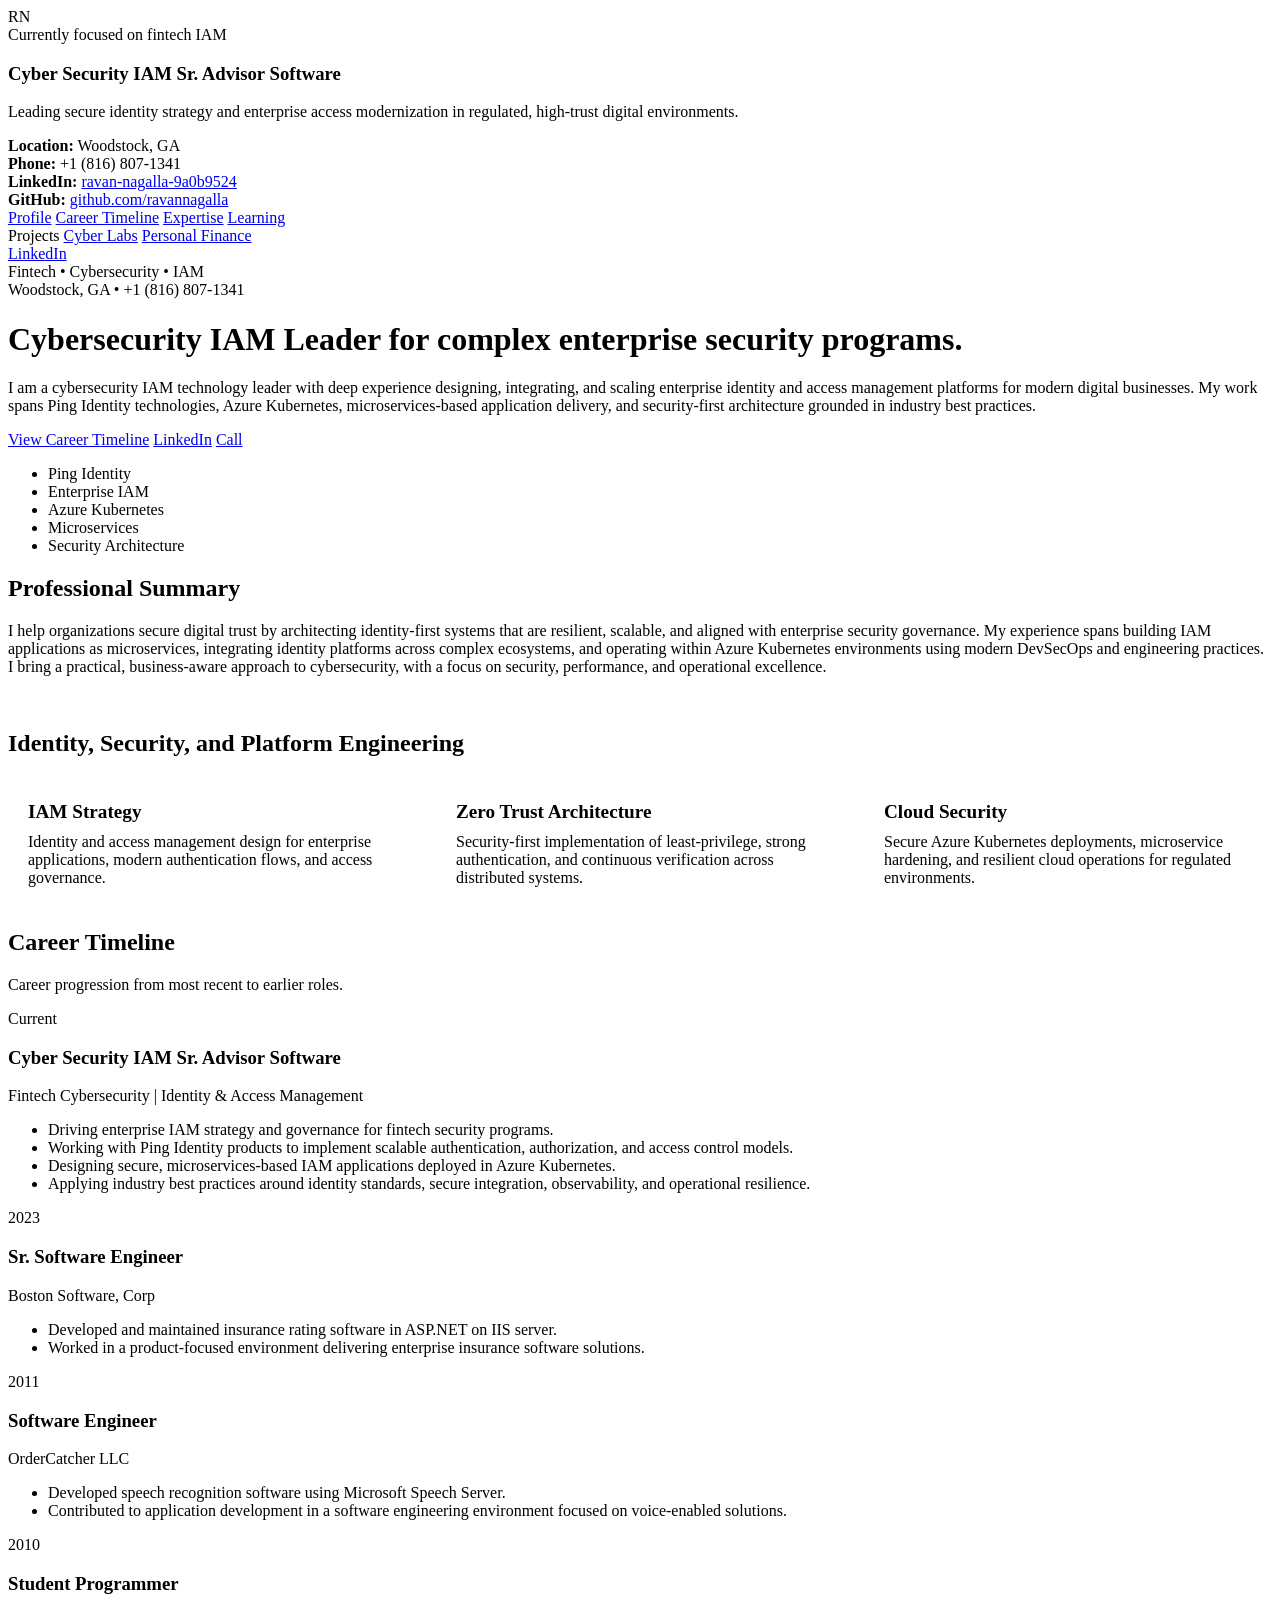
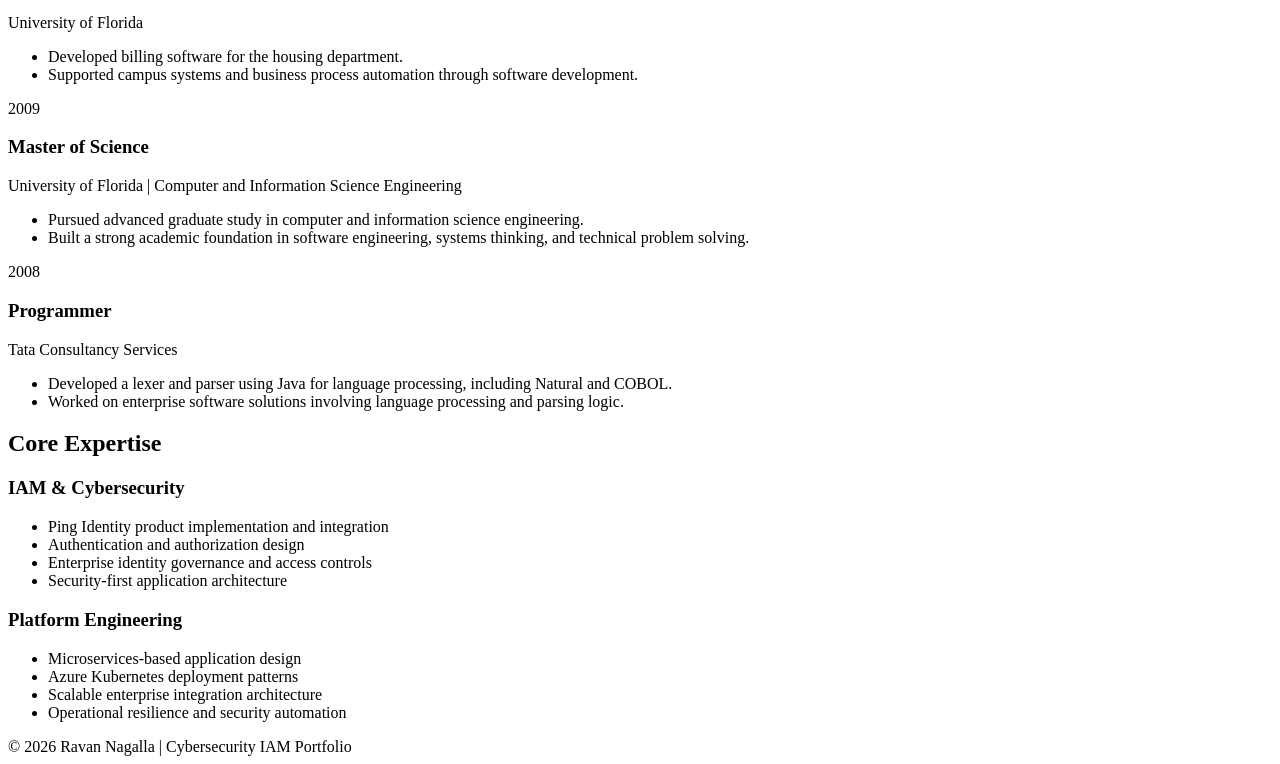
==== commit 04111dd6: "Add a second round of SEO improvements: stronger semantic content, favicon/web manifest, 404 page, a" ====
--- a/index.html
+++ b/index.html
@@ -5,16 +5,16 @@
     <meta name="viewport" content="width=device-width, initial-scale=1.0" />
     <meta
       name="description"
-      content="Ravan Nagalla is a cybersecurity IAM leader specializing in Ping Identity, enterprise identity governance, Azure Kubernetes, and fintech security architecture."
+      content="Ravan Nagalla is a cybersecurity IAM leader specializing in Ping Identity, enterprise identity governance, Azure Kubernetes, and secure fintech technology architecture."
     />
     <meta
       name="keywords"
-      content="Ravan Nagalla, cybersecurity IAM, Ping Identity, enterprise IAM, Azure Kubernetes, fintech security, identity governance, access management"
+      content="Ravan Nagalla, cybersecurity IAM, Ping Identity, enterprise IAM, Azure Kubernetes, fintech security, identity governance, access management, enterprise security architecture"
     />
     <meta name="author" content="Ravan Nagalla" />
     <meta name="robots" content="index, follow, max-image-preview:large" />
     <meta name="theme-color" content="#17191c" />
-    <link rel="canonical" href="https://ravannagalla.com/" />
+    <meta property="og:locale" content="en_US" />
     <meta property="og:type" content="website" />
     <meta property="og:site_name" content="Ravan Nagalla" />
     <meta property="og:title" content="Ravan Nagalla | Cybersecurity IAM Portfolio" />
@@ -25,12 +25,14 @@
     <meta property="og:url" content="https://ravannagalla.com/" />
     <meta property="og:image" content="https://ravannagalla.com/og-image.png" />
     <meta property="twitter:card" content="summary_large_image" />
+    <meta property="twitter:site" content="@ravannagalla" />
     <meta property="twitter:title" content="Ravan Nagalla | Cybersecurity IAM Portfolio" />
     <meta
       property="twitter:description"
       content="Cybersecurity IAM leader specializing in enterprise identity, Azure Kubernetes, and modern fintech security architecture."
     />
     <meta property="twitter:image" content="https://ravannagalla.com/og-image.png" />
+    <link rel="canonical" href="https://ravannagalla.com/" />
     <title>Ravan Nagalla | Cybersecurity IAM Portfolio</title>
     <link rel="stylesheet" href="styles.css" />
     <script type="application/ld+json">
@@ -57,7 +59,8 @@
           "Enterprise Identity Governance",
           "Azure Kubernetes",
           "Fintech Security Architecture"
-        ]
+        ],
+        "description": "Cybersecurity IAM leader focused on enterprise identity governance, Ping Identity, Azure Kubernetes, and secure fintech platform architecture."
       }
     </script>
   </head>
@@ -68,7 +71,7 @@
           <div class="floating-sidebar">
             <div class="profile-card compact-profile-card" aria-label="Professional summary card">
               <div class="profile-photo-wrap">
-                <div class="profile-photo">RN</div>
+                <div class="profile-photo" aria-label="Ravan Nagalla initials">RN</div>
               </div>
               <div class="profile-badge">Currently focused on fintech IAM</div>
               <h3>Cyber Security IAM Sr. Advisor Software</h3>
@@ -85,7 +88,7 @@
             </div>
 
             <div class="nav-panel">
-              <nav class="side-nav">
+              <nav class="side-nav" aria-label="Main navigation">
                 <a href="#profile">Profile</a>
                 <a href="#timeline">Career Timeline</a>
                 <a href="#expertise">Expertise</a>
@@ -113,7 +116,7 @@
                   <span class="dot">•</span>
                   <span>+1 (816) 807-1341</span>
                 </div>
-                <h1>Building secure identity platforms for complex enterprise environments.</h1>
+                <h1>Cybersecurity IAM Leader for complex enterprise security programs.</h1>
                 <p class="lead">
                   I am a cybersecurity IAM technology leader with deep experience designing,
                   integrating, and scaling enterprise identity and access management platforms for
@@ -152,6 +155,26 @@
                     engineering practices. I bring a practical, business-aware approach to cybersecurity, with
                     a focus on security, performance, and operational excellence.
                   </p>
+                </div>
+              </section>
+
+              <section class="seo-section" aria-labelledby="services-heading">
+                <div class="section-header">
+                  <h2 id="services-heading">Identity, Security, and Platform Engineering</h2>
+                </div>
+                <div class="seo-grid">
+                  <article class="seo-card">
+                    <h3>IAM Strategy</h3>
+                    <p>Identity and access management design for enterprise applications, modern authentication flows, and access governance.</p>
+                  </article>
+                  <article class="seo-card">
+                    <h3>Zero Trust Architecture</h3>
+                    <p>Security-first implementation of least-privilege, strong authentication, and continuous verification across distributed systems.</p>
+                  </article>
+                  <article class="seo-card">
+                    <h3>Cloud Security</h3>
+                    <p>Secure Azure Kubernetes deployments, microservice hardening, and resilient cloud operations for regulated environments.</p>
+                  </article>
                 </div>
               </section>
 
--- a/styles.css
+++ b/styles.css
@@ -1,559 +1,36 @@
-:root {
-  --bg: #f3f3f1;
-  --bg-soft: #eceae7;
-  --panel: rgba(255, 255, 255, 0.82);
-  --panel-strong: #f9f9f7;
-  --card: rgba(255, 255, 255, 0.96);
-  --border: rgba(17, 24, 39, 0.1);
-  --text: #17191c;
-  --muted: #5f6773;
-  --primary: #6d7278;
-  --primary-strong: #2f3338;
-  --accent: #a3a8af;
-  --success: #7d868d;
-  --shadow: 0 16px 40px rgba(20, 22, 26, 0.08);
+/* existing CSS remains and new rules appended below */
+
+.seo-section {
+  margin-top: 54px;
 }
 
-* {
-  box-sizing: border-box;
+.seo-grid {
+  display: grid;
+  grid-template-columns: repeat(3, minmax(0, 1fr));
+  gap: 20px;
+  margin-top: 22px;
 }
 
-html {
-  scroll-behavior: smooth;
-}
-
-body {
-  margin: 0;
-  font-family: "Segoe UI", Tahoma, Geneva, Verdana, sans-serif;
-  background:
-    radial-gradient(circle at top left, rgba(133, 138, 143, 0.18), transparent 28%),
-    radial-gradient(circle at bottom right, rgba(66, 71, 76, 0.08), transparent 30%),
-    var(--bg);
-  color: var(--text);
-  line-height: 1.6;
-}
-
-img {
-  max-width: 100%;
-  display: block;
-}
-
-.page-shell {
-  width: min(1180px, calc(100% - 32px));
-  margin: 0 auto;
-  padding: 24px 0 60px;
-}
-
-.workspace-layout {
-  display: grid;
-  grid-template-columns: 300px minmax(0, 1fr);
-  gap: 32px;
-  align-items: start;
-}
-
-.left-rail {
-  position: sticky;
-  top: 20px;
-  align-self: start;
-  display: flex;
-  flex-direction: column;
-  gap: 18px;
-  padding: 0;
-}
-
-.floating-sidebar {
-  position: relative;
-  display: flex;
-  flex-direction: column;
-  gap: 18px;
-  padding: 18px 18px 16px;
+.seo-card {
+  padding: 22px 20px;
   border: 1px solid var(--border);
-  border-radius: 24px;
-  background: rgba(255, 255, 255, 0.7);
+  border-radius: 20px;
+  background: rgba(255, 255, 255, 0.78);
   box-shadow: var(--shadow);
 }
 
-.profile-card.compact-profile-card {
-  width: 100%;
-  padding: 0;
-  border: none;
-  border-radius: 0;
-  background: transparent;
-  box-shadow: none;
-  position: relative;
-  top: auto;
+.seo-card h3 {
+  margin: 0 0 10px;
+  font-size: 1.2rem;
 }
 
-.nav-panel {
-  position: static;
-  top: auto;
-  padding: 0;
-  border: none;
-  border-radius: 0;
-  background: transparent;
-  box-shadow: none;
-}
-
-.brand {
-  display: inline-flex;
-  align-items: center;
-  gap: 12px;
-  margin-bottom: 18px;
-  font-weight: 700;
-  letter-spacing: 0.04em;
-}
-
-.brand-mark {
-  display: inline-grid;
-  place-items: center;
-  width: 38px;
-  height: 38px;
-  border-radius: 12px;
-  background: linear-gradient(135deg, #1d2126, #70767d);
-  color: #f5f5f4;
-  font-weight: 800;
-}
-
-.side-nav {
-  display: flex;
-  flex-direction: column;
-  gap: 10px;
-}
-
-.side-nav a,
-.subnav-label {
-  color: var(--muted);
-  text-decoration: none;
-  font-size: 0.95rem;
-  font-weight: 600;
-  transition: color 0.2s ease;
-}
-
-.side-nav a:hover {
-  color: var(--text);
-}
-
-.subnav-block {
-  display: flex;
-  flex-direction: column;
-  gap: 8px;
-  margin-top: 8px;
-  padding-left: 14px;
-  border-left: 1px solid var(--border);
-}
-
-.subnav-label {
-  color: var(--primary-strong);
-  font-size: 0.8rem;
-  letter-spacing: 0.08em;
-  text-transform: uppercase;
-}
-
-.main-area {
-  min-width: 0;
-}
-
-.hero {
-  padding: 0;
-}
-
-.hero-content {
-  display: block;
-  width: 100%;
-  max-width: 980px;
-  padding: 24px 0 8px;
-}
-
-.eyebrow {
-  display: inline-block;
-  margin-bottom: 20px;
-  padding: 7px 12px;
-  border-radius: 999px;
-  border: 1px solid rgba(17, 24, 39, 0.12);
-  background: rgba(17, 24, 39, 0.03);
-  color: var(--primary-strong);
-  font-size: 0.8rem;
-  font-weight: 600;
-  letter-spacing: 0.12em;
-  text-transform: uppercase;
-}
-
-h1 {
-  margin: 0;
-  font-size: clamp(2.4rem, 5vw, 4.3rem);
-  line-height: 1.08;
-  letter-spacing: -0.06em;
-}
-
-.identity-meta {
-  display: flex;
-  flex-wrap: wrap;
-  align-items: center;
-  gap: 10px;
-  margin-bottom: 10px;
-  font-size: 0.92rem;
-  font-weight: 600;
-  color: var(--primary-strong);
-}
-
-.identity-meta .dot {
-  opacity: 0.7;
-}
-
-.lead {
-  max-width: 100%;
-  margin: 16px 0 0;
-  font-size: 1.06rem;
-  color: var(--muted);
-}
-
-.cta-row {
-  display: flex;
-  flex-wrap: wrap;
-  gap: 16px;
-  margin-top: 20px;
-}
-
-.button {
-  display: inline-flex;
-  align-items: center;
-  justify-content: center;
-  min-height: 48px;
-  padding: 0 22px;
-  border-radius: 12px;
-  border: 1px solid transparent;
-  text-decoration: none;
-  font-weight: 700;
-  transition: transform 0.2s ease, box-shadow 0.2s ease;
-}
-
-.button:hover {
-  transform: translateY(-1px);
-}
-
-.button.primary {
-  background: linear-gradient(135deg, #1f2328, #5e656c);
-  color: #ffffff;
-  box-shadow: 0 10px 28px rgba(31, 35, 40, 0.12);
-}
-
-.button.secondary {
-  color: var(--text);
-  border-color: var(--border);
-  background: rgba(255, 255, 255, 0.45);
-}
-
-.highlights {
-  display: flex;
-  flex-wrap: wrap;
-  gap: 12px;
-  margin: 20px 0 0;
-  padding: 0;
-  list-style: none;
-}
-
-.highlights li {
-  padding: 8px 12px;
-  border-radius: 999px;
-  border: 1px solid var(--border);
-  background: rgba(255, 255, 255, 0.7);
-  color: var(--muted);
-  font-size: 0.9rem;
-}
-
-.profile-card {
-  background: linear-gradient(180deg, rgba(255, 255, 255, 0.96), rgba(245, 245, 244, 0.96));
-  border: 1px solid var(--border);
-  border-radius: 26px;
-  padding: 24px;
-  box-shadow: var(--shadow);
-}
-
-.profile-photo-wrap {
-  display: flex;
-  justify-content: center;
-  margin-bottom: 18px;
-}
-
-.profile-photo {
-  display: grid;
-  place-items: center;
-  width: 92px;
-  height: 92px;
-  border-radius: 50%;
-  background: linear-gradient(135deg, rgba(55, 58, 61, 0.12), rgba(122, 128, 134, 0.18));
-  border: 1px solid rgba(17, 24, 39, 0.12);
-  color: var(--primary-strong);
-  font-size: 1.8rem;
-  font-weight: 800;
-  letter-spacing: 0.08em;
-}
-
-.profile-badge {
-  display: inline-flex;
-  align-items: center;
-  gap: 10px;
-  margin-bottom: 14px;
-  padding: 8px 12px;
-  border-radius: 999px;
-  background: rgba(17, 24, 39, 0.04);
-  border: 1px solid rgba(17, 24, 39, 0.08);
-  color: var(--primary-strong);
-  font-size: 0.8rem;
-  font-weight: 700;
-}
-
-.profile-card h3 {
-  margin: 0 0 12px;
-  font-size: 1.7rem;
-}
-
-.profile-card p {
-  margin: 0 0 20px;
-  color: var(--muted);
-}
-
-.contact-list {
-  display: grid;
-  gap: 8px;
-  margin-bottom: 20px;
-  color: var(--muted);
-  font-size: 0.93rem;
-}
-
-.contact-list a {
-  color: var(--primary);
-}
-
-.contact-list strong {
-  color: var(--text);
-}
-
-.metrics {
-  display: grid;
-  grid-template-columns: repeat(2, minmax(0, 1fr));
-  gap: 16px;
-  margin-top: 10px;
-}
-
-.metric {
-  padding: 14px 12px;
-  border-radius: 16px;
-  border: 1px solid var(--border);
-  background: rgba(255, 255, 255, 0.02);
-}
-
-.metric .value {
-  display: block;
-  font-size: 1.6rem;
-  font-weight: 800;
-  color: var(--primary-strong);
-}
-
-.metric .label {
-  display: block;
-  margin-top: 8px;
-  color: var(--muted);
-  font-size: 0.82rem;
-}
-
-.content-layout {
-  display: grid;
-  grid-template-columns: minmax(0, 1fr);
-  gap: 24px;
-  align-items: start;
-  margin-top: 54px;
-}
-
-.main-column {
-  min-width: 0;
-}
-
-section {
-  margin-top: 54px;
-}
-
-.section-header {
-  margin-bottom: 22px;
-}
-
-.section-header h2 {
-  margin: 0 0 8px;
-  font-size: clamp(1.8rem, 2vw, 2.5rem);
-  letter-spacing: -0.04em;
-}
-
-.section-header p {
+.seo-card p {
   margin: 0;
   color: var(--muted);
 }
 
-.summary-card {
-  padding: 30px;
-  border: 1px solid var(--border);
-  border-radius: 24px;
-  background: rgba(255, 255, 255, 0.7);
-  box-shadow: var(--shadow);
-}
-
-.summary-card p {
-  margin: 0;
-  color: var(--muted);
-  font-size: 1.02rem;
-}
-
-.timeline {
-  position: relative;
-}
-
-.timeline-list {
-  position: relative;
-  margin-top: 14px;
-  padding-left: 24px;
-}
-
-.timeline-list::before {
-  content: "";
-  position: absolute;
-  left: 8px;
-  top: 0;
-  bottom: 0;
-  width: 2px;
-  background: linear-gradient(180deg, rgba(88, 197, 255, 0.5), rgba(115, 240, 212, 0.2));
-}
-
-.timeline-item {
-  position: relative;
-  display: grid;
-  grid-template-columns: 110px 1fr;
-  gap: 22px;
-  align-items: start;
-  margin-bottom: 24px;
-  padding: 18px 10px 18px 8px;
-}
-
-.timeline-item::before {
-  content: "";
-  position: absolute;
-  left: -15px;
-  top: 28px;
-  width: 12px;
-  height: 12px;
-  border-radius: 50%;
-  background: var(--primary-strong);
-  border: 3px solid var(--bg);
-  box-shadow: 0 0 0 4px rgba(115, 240, 212, 0.18);
-}
-
-.timeline-item.current::before {
-  background: var(--primary);
-  box-shadow: 0 0 0 4px rgba(88, 197, 255, 0.2);
-}
-
-.timeline-year {
-  color: var(--primary-strong);
-  font-weight: 700;
-  letter-spacing: 0.06em;
-  text-transform: uppercase;
-  font-size: 0.78rem;
-  padding-top: 18px;
-}
-
-.timeline-card {
-  background: rgba(255, 255, 255, 0.82);
-  border: 1px solid var(--border);
-  border-radius: 20px;
-  padding: 22px 22px 18px;
-  box-shadow: var(--shadow);
-}
-
-.timeline-card h3 {
-  margin: 0 0 8px;
-  font-size: 1.6rem;
-  letter-spacing: -0.03em;
-}
-
-.timeline-role {
-  color: var(--primary);
-  font-weight: 700;
-  margin: 0 0 14px;
-}
-
-.timeline-card ul {
-  margin: 0;
-  padding-left: 18px;
-  color: var(--muted);
-}
-
-.timeline-card li + li {
-  margin-top: 8px;
-}
-
-.capabilities {
-  display: grid;
-  grid-template-columns: repeat(2, minmax(0, 1fr));
-  gap: 22px;
-}
-
-.capability-card {
-  border: 1px solid var(--border);
-  border-radius: 22px;
-  background: rgba(255, 255, 255, 0.78);
-  padding: 22px;
-}
-
-.capability-card h3 {
-  margin: 0 0 12px;
-  font-size: 1.25rem;
-}
-
-.capability-card ul {
-  margin: 0;
-  padding-left: 18px;
-  color: var(--muted);
-}
-
-.capability-card li + li {
-  margin-top: 8px;
-}
-
-footer {
-  margin-top: 56px;
-  padding-top: 20px;
-  border-top: 1px solid var(--border);
-  color: var(--muted);
-  text-align: center;
-}
-
 @media (max-width: 860px) {
-  .workspace-layout {
+  .seo-grid {
     grid-template-columns: 1fr;
   }
-
-  .left-rail {
-    position: static;
-  }
-
-  .hero-content,
-  .content-layout,
-  .capabilities {
-    grid-template-columns: 1fr;
-  }
-
-  .sidebar {
-    position: static;
-  }
-
-  .timeline-item {
-    grid-template-columns: 1fr;
-    padding-left: 0;
-  }
-
-  .timeline-list {
-    padding-left: 20px;
-  }
-
-  .timeline-year {
-    padding-top: 0;
-  }
 }
